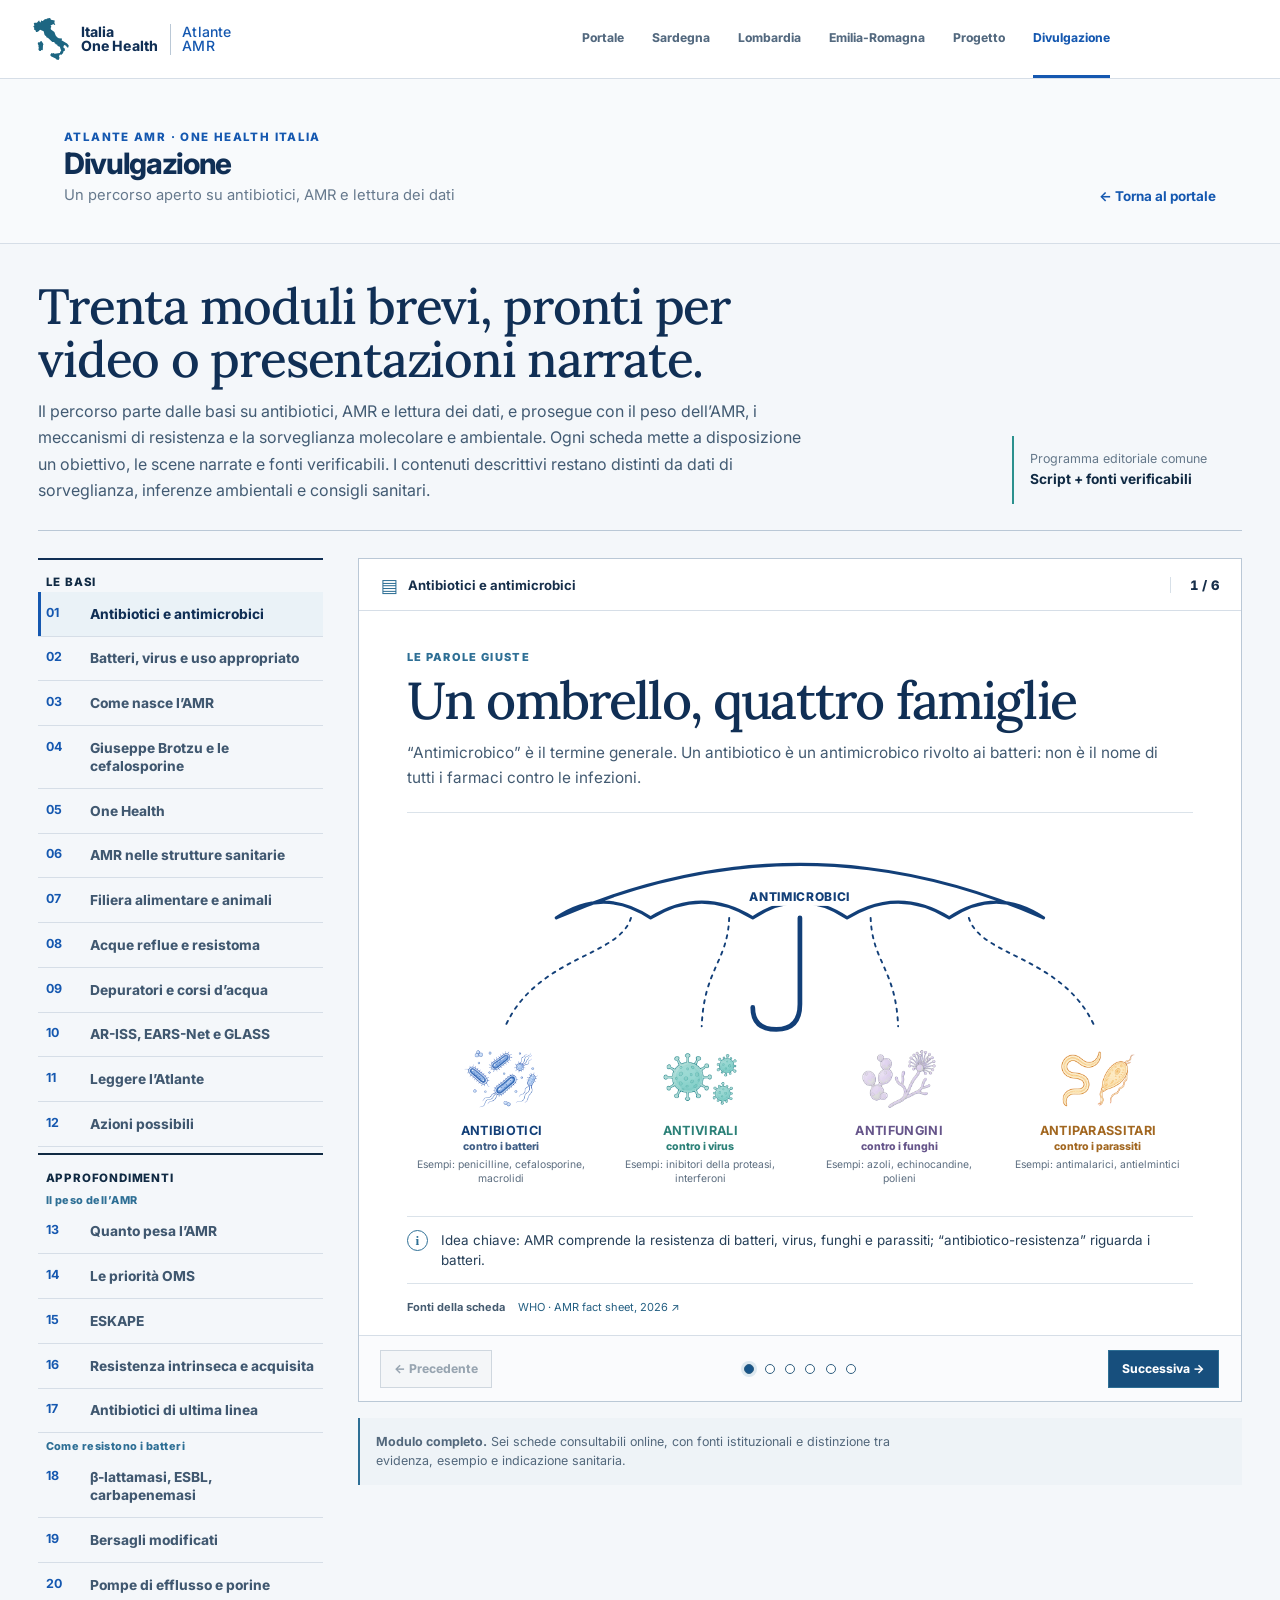
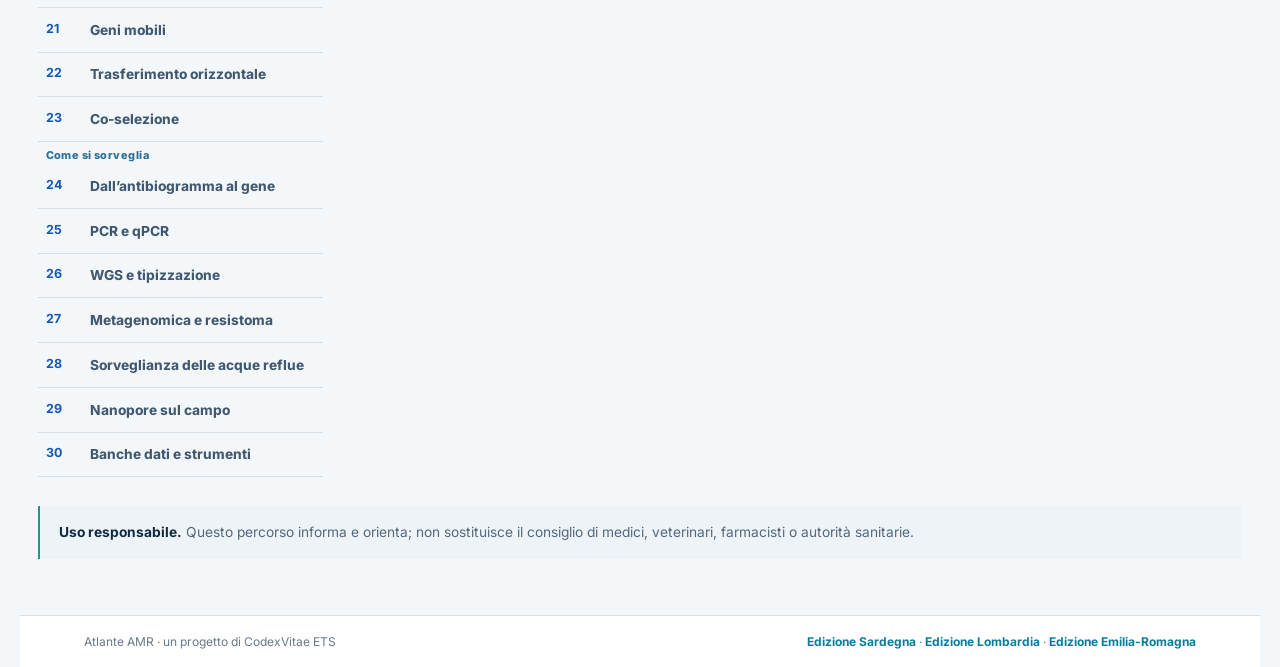
==== pillole.html @ 8ebcd947 "Host the thirty outreach modules on the national portal. Serve the pillole on pillole.html with the " ====
<!doctype html>
<html lang="it">
<head>
  <meta charset="utf-8">
  <meta name="viewport" content="width=device-width, initial-scale=1">
  <title>Divulgazione · Atlante AMR · One Health Italia</title>
  <meta name="description" content="Trenta moduli divulgativi sull’antimicrobico-resistenza: basi, peso dell’AMR, meccanismi di resistenza e sorveglianza. Un progetto di CodexVitae ETS.">
  <meta name="author" content="CodexVitae ETS">
  <link rel="canonical" href="https://atlanteamr.it/pillole.html">
  <meta property="og:type" content="website">
  <meta property="og:site_name" content="Atlante AMR">
  <meta property="og:title" content="Divulgazione · Atlante AMR">
  <meta property="og:description" content="Trenta moduli divulgativi sull’antimicrobico-resistenza. Un progetto di CodexVitae ETS.">
  <meta property="og:url" content="https://atlanteamr.it/pillole.html">
  <meta property="og:image" content="https://atlanteamr.it/public/hero/amr-kirby-bauer-hero.jpg">
  <meta property="og:locale" content="it_IT">
  <link rel="icon" href="data:,">
  <link rel="stylesheet" href="assets/styles.css">
  <link rel="stylesheet" href="assets/regional-base.css">
  <link rel="stylesheet" href="assets/national.css">
  <script defer src="assets/outreach-module-one.js"></script>
  <script defer src="assets/outreach-module-two.js"></script>
  <script defer src="assets/outreach-modules-three-twelve.js"></script>
  <script defer src="assets/outreach-modules-thirteen-thirty.js"></script>
  <script defer src="assets/dissemination.js"></script>
</head>
<body class="evidence-page outreach-page">
  <header class="global-site-header">
    <div class="global-header-inner">
      <a class="global-brand" href="./" aria-label="Atlante AMR · One Health Italia"><span class="brand-code brand-code-icon" style="--brand-icon:url('/public/brand/italia-mark.svg')" aria-hidden="true">ITA</span><span class="global-brand-name">Italia<br>One Health</span><span class="global-brand-divider" aria-hidden="true"></span><span class="global-brand-atlas">Atlante<br>AMR</span></a>
      <nav class="global-nav" aria-label="Navigazione principale"><a href="./">Portale</a><a data-edition="sardegna" href="https://sardegna.atlanteamr.it/">Sardegna</a><a data-edition="lombardia" href="https://lombardia.atlanteamr.it/">Lombardia</a><a data-edition="emilia-romagna" href="https://emilia-romagna.atlanteamr.it/">Emilia-Romagna</a><a href="./#progetto">Progetto</a><a class="active" href="pillole.html">Divulgazione</a></nav>
    </div>
  </header>
  <header class="site-header">
    <div>
      <p class="eyebrow">Atlante AMR · One Health Italia</p>
      <h1>Divulgazione</h1>
      <p class="subtitle">Un percorso aperto su antibiotici, AMR e lettura dei dati</p>
    </div>
    <a class="header-back" href="./">← Torna al portale</a>
  </header>
  <main class="outreach-shell">
    <section class="outreach-intro">
      <div>
        <h2>Trenta moduli brevi, pronti per video o presentazioni narrate.</h2>
        <p>Il percorso parte dalle basi su antibiotici, AMR e lettura dei dati, e prosegue con il peso dell’AMR, i meccanismi di resistenza e la sorveglianza molecolare e ambientale. Ogni scheda mette a disposizione un obiettivo, le scene narrate e fonti verificabili. I contenuti descrittivi restano distinti da dati di sorveglianza, inferenze ambientali e consigli sanitari.</p>
      </div>
      <p class="outreach-status">Programma editoriale comune<br><strong>Script + fonti verificabili</strong></p>
    </section>
    <section class="outreach-workspace" aria-label="Percorso divulgativo">
      <aside id="outreach-index" class="outreach-index" aria-label="Indice dei moduli"></aside>
      <article id="outreach-detail" class="outreach-detail" aria-live="polite"></article>
    </section>
    <section class="outreach-footnote"><strong>Uso responsabile.</strong> Questo percorso informa e orienta; non sostituisce il consiglio di medici, veterinari, farmacisti o autorità sanitarie.</section>
  </main>
  <footer class="national-footer">
    <span>Atlante AMR · un progetto di CodexVitae ETS</span>
    <span><a data-edition="sardegna" href="https://sardegna.atlanteamr.it/">Edizione Sardegna</a> · <a data-edition="lombardia" href="https://lombardia.atlanteamr.it/">Edizione Lombardia</a> · <a data-edition="emilia-romagna" href="https://emilia-romagna.atlanteamr.it/">Edizione Emilia-Romagna</a></span>
  </footer>
  <script src="assets/editions.js"></script>
  <script data-goatcounter="https://atlanteamr.goatcounter.com/count" async src="//gc.zgo.at/count.js"></script>
</body>
</html>
---- assets/styles.css ----
@import url('https://fonts.googleapis.com/css2?family=Inter:wght@400;500;600;700;800&family=Lora:wght@400;500;600;700&display=swap');
:root { color-scheme: light; font-family: Inter, ui-sans-serif, system-ui, sans-serif; }
* { box-sizing: border-box; }
body { margin: 0; color: #18302b; background: #f4f7f5; }
.site-header { display: flex; align-items: end; justify-content: space-between; gap: 1rem; padding: 1.25rem 1.5rem 1rem; background: #123b35; color: #f5fbf7; }
.eyebrow { margin: 0 0 .25rem; font-size: .72rem; letter-spacing: .12em; text-transform: uppercase; color: #abd5bf; }
h1 { margin: 0; font-size: clamp(1.8rem, 4vw, 2.8rem); line-height: 1; }
.subtitle { margin: .4rem 0 0; color: #c8e4d5; }
.status { padding: .45rem .7rem; border: 1px solid #528d73; border-radius: 999px; font-size: .78rem; white-space: nowrap; }
.site-nav { display: flex; gap: 1.35rem; align-items: center; padding: .65rem 1.5rem; background: #fff; border-bottom: 1px solid #d7e3dd; box-shadow: 0 2px 12px #17352c0b; }
.site-nav a { color: #46665c; text-decoration: none; font-size: .82rem; font-weight: 700; padding: .25rem 0; border-bottom: 2px solid transparent; }
.site-nav a:hover, .site-nav a.active { color: #123b35; border-bottom-color: #d2763b; }
main { max-width: 1500px; margin: 0 auto; padding: 0 1rem 1rem; }
.intro { padding: .8rem .25rem; color: #46665c; font-size: .9rem; }
.intro p { margin: 0; }
.atlas-grid { display: grid; grid-template-columns: 285px minmax(0, 1fr); gap: .8rem; }
#map { height: min(76vh, 780px); min-height: 520px; border: 1px solid #c9d8d0; border-radius: 14px; box-shadow: 0 14px 36px #17352c1f; }
.amr-panel { max-height: min(76vh, 780px); overflow: auto; padding: 1rem; border: 1px solid #d7e3dd; border-radius: 14px; background: #fff; box-shadow: 0 12px 32px #17352c12; }
.amr-panel h2 { margin: 0; color: #123b35; }
.amr-panel h3 { margin: 1.4rem 0 .5rem; font-size: .8rem; text-transform: uppercase; letter-spacing: .08em; color: #60776e; }
.panel-note { color: #60776e; font-size: .82rem; line-height: 1.4; }
.amr-panel label { display: block; margin: 1rem 0 .35rem; font-size: .8rem; font-weight: 600; }
.amr-panel select { width: 100%; padding: .5rem; border: 1px solid #b8cec3; border-radius: 6px; background: #f8fbf9; }
.amr-state { margin-top: 1rem; padding: .7rem .75rem; border-left: 3px solid #d2763b; border-radius: 0 8px 8px 0; background: #fff7ef; color: #4f3f2a; font-size: .8rem; line-height: 1.45; }
.dashboard-tools { display: flex; align-items: center; justify-content: space-between; gap: .5rem; margin-top: .65rem; }
.dashboard-tools button { border: 1px solid #9bb9aa; background: #fff; color: #1d6682; padding: .35rem .5rem; border-radius: 4px; cursor: pointer; font-size: .72rem; font-weight: 800; }
.dashboard-tools button:hover, .dashboard-tools button:focus-visible { border-color: #1d6682; background: #f2f8fb; }
#filter-status { color: #71877e; font-size: .7rem; text-align: right; }
.dashboard-metrics { display: grid; grid-template-columns: 1fr 1fr; gap: .55rem; margin-top: .7rem; }
.dashboard-metrics div { padding: .6rem .65rem; border-top: 2px solid #2f78b7; background: #f5fafc; }
.dashboard-metrics strong { display: block; color: #123b35; font-size: 1.15rem; }
.dashboard-metrics span { display: block; color: #60776e; font-size: .67rem; }
.filtered-evidence { margin-top: 1rem; padding-top: .75rem; border-top: 1px solid #d7e3dd; }
.filtered-heading { display: flex; justify-content: space-between; align-items: baseline; gap: .5rem; }
.filtered-heading h3 { margin: 0; }
#filtered-count { color: #71877e; font-size: .7rem; }
.filtered-row { display: flex; justify-content: space-between; gap: .5rem; padding: .55rem 0; border-bottom: 1px solid #e3ece7; color: #1d6682; text-decoration: none; }
.filtered-row:hover { background: #f5fafc; }
.filtered-row strong { display: block; color: #21443a; font-size: .75rem; }
.filtered-row small { display: block; margin-top: .14rem; color: #71877e; font-size: .67rem; line-height: 1.25; }
.filtered-row em { flex: 0 0 auto; color: #1d6682; font-size: .64rem; font-style: normal; font-weight: 800; text-align: right; }
.empty-filter, .more-filter { margin: .55rem 0; color: #71877e; font-size: .72rem; line-height: 1.35; }
.layer-hint { display: grid; gap: .45rem; }
.layer-hint p { margin: 0; }
.layer-hint button { width: 100%; border: 1px solid #65a4ce; border-radius: 4px; background: #0b3a6b; color: #dff6fb; padding: .48rem .55rem; cursor: pointer; font: inherit; font-size: .68rem; font-weight: 800; text-align: left; }
.layer-hint button:hover, .layer-hint button:focus-visible { background: #10487d; outline: 0; }
.layer-hint.compact { margin-top: .65rem; padding-top: .65rem; border-top: 1px solid #ffffff1f; }
.evidence-card { margin-top: .6rem; padding: .75rem; border: 1px solid #dbe7df; border-radius: 10px; background: linear-gradient(180deg, #ffffff 0%, #f7faf8 100%); font-size: .78rem; line-height: 1.45; box-shadow: 0 1px 0 #ffffff inset; }
.evidence-card strong { display: block; margin-bottom: .2rem; color: #123b35; font-size: .82rem; }
.evidence-card small { color: #657a71; }
.evidence-table { width: 100%; margin-top: .45rem; border-collapse: collapse; font-size: .7rem; }
.evidence-table th, .evidence-table td { padding: .18rem; text-align: left; border-bottom: 1px solid #dbe7df; }
.source-links { padding-left: 1.1rem; margin: 0; font-size: .85rem; line-height: 1.8; }
.literature-section { margin-top: 1rem; padding: 1.05rem; border: 1px solid #d7e3dd; border-radius: 14px; background: #fff; box-shadow: 0 12px 32px #17352c12; }
.literature-section h2 { margin: 0; font-size: 1.05rem; color: #123b35; letter-spacing: -.01em; }
.literature-section p { margin: .35rem 0 .9rem; max-width: 880px; color: #60776e; font-size: .87rem; line-height: 1.45; }
.table-wrap { max-height: 360px; overflow: auto; border: 1px solid #dbe7df; border-radius: 10px; background: #fff; scrollbar-gutter: stable; scrollbar-width: auto; scrollbar-color: #3d6f8c #e4edf3; }
.table-wrap::-webkit-scrollbar { width: 14px; height: 14px; }
.table-wrap::-webkit-scrollbar-track { background: #e4edf3; }
.table-wrap::-webkit-scrollbar-thumb { background: #3d6f8c; border-radius: 8px; border: 2px solid #e4edf3; }
.evidence-page .table-wrap { max-height: none; overflow-x: auto; overflow-y: visible; }
.literature-table { width: 100%; border-collapse: separate; border-spacing: 0; font-size: .78rem; background: #fff; }
.literature-table th, .literature-table td { padding: .55rem .65rem; text-align: left; vertical-align: top; border-bottom: 1px solid #e7efe9; }
.literature-table th { position: sticky; top: 0; background: #f1f6f3; color: #31574e; font-size: .68rem; text-transform: uppercase; letter-spacing: .06em; font-weight: 700; }
.literature-table tbody tr:hover { background: #f8fbf9; }
.literature-table a { color: #1d6682; font-weight: 700; text-decoration: none; }
.table-action, .inline-action { display: inline-block; margin-top: .35rem; color: #1d6682; font-weight: 800; text-decoration: none; }
.literature-table th:last-child, .literature-table td:last-child { white-space: nowrap; }
.evidence-card#literature-card { border: 0; padding-left: 0; padding-right: 0; background: transparent; box-shadow: none; }
.evidence-page { background: #f5f8f7; }
.header-back { color: #e8f5ee; font-weight: 700; text-decoration: none; font-size: .84rem; }
.evidence-shell { max-width: 1220px; margin: 0 auto; padding: 2rem 1.25rem 3rem; }
.back-link { display: inline-block; color: #1d6682; font-size: .82rem; font-weight: 800; text-decoration: none; margin-bottom: 1.3rem; }
.evidence-heading { display: flex; justify-content: space-between; gap: 2rem; align-items: end; padding-bottom: 1.55rem; border-bottom: 1px solid #cfded7; }
.section-kicker { margin: 0 0 .45rem; color: #c16f24; font-size: .68rem; font-weight: 800; letter-spacing: .14em; }
.evidence-heading h2 { max-width: 820px; margin: 0; color: #123b35; font-size: clamp(1.8rem, 4vw, 3.1rem); letter-spacing: -.035em; line-height: 1.06; }
.evidence-subtitle { margin: .65rem 0 0; color: #60776e; font-size: 1rem; }
.tag-list { display: flex; flex-wrap: wrap; justify-content: flex-end; gap: .4rem; }
.tag-list span { padding: .35rem .55rem; border: 1px solid #cbded4; color: #31574e; background: #fff; border-radius: 4px; font-size: .72rem; font-weight: 700; }
.evidence-layout { display: grid; grid-template-columns: minmax(0, 1fr) 285px; gap: 2.4rem; padding-top: 1.8rem; }
.evidence-article { min-width: 0; }
.evidence-article section { padding: 0 0 1.6rem; margin-bottom: 1.55rem; border-bottom: 1px solid #d7e3dd; }
.evidence-article h3, .directory-layout h3 { margin: 0 0 .7rem; color: #123b35; font-size: 1.05rem; }
.evidence-article p { max-width: 780px; margin: .45rem 0; color: #46665c; line-height: 1.65; }
.callout { padding: .8rem 1rem; border-left: 3px solid #d2763b; background: #fffaf4; color: #4f3f2a !important; }
.fact-list { margin: 0; display: grid; gap: .7rem; }
.fact-list div { display: grid; grid-template-columns: 150px 1fr; gap: 1rem; padding-bottom: .55rem; border-bottom: 1px solid #e3ece7; }
.fact-list dt { color: #71877e; font-size: .72rem; text-transform: uppercase; letter-spacing: .06em; font-weight: 800; }
.fact-list dd { margin: 0; color: #21443a; font-size: .88rem; }
.evidence-rail { display: flex; flex-direction: column; gap: .85rem; }
.source-box { padding: 1rem; border-top: 3px solid #2f78b7; background: #fff; box-shadow: 0 8px 20px #17352c0d; }
.source-box h3 { margin: 0 0 .65rem; color: #123b35; font-size: .82rem; text-transform: uppercase; letter-spacing: .07em; }
.source-box p { margin: .35rem 0; color: #60776e; font-size: .82rem; line-height: 1.45; }
.source-link { display: inline-block; margin-top: .55rem; color: #1d6682; font-size: .82rem; font-weight: 800; text-decoration: none; }
.button-link { display: inline-block; margin-top: .65rem; padding: .5rem .75rem; border: 1px solid #2f78b7; color: #1d6682; font-size: .78rem; font-weight: 800; text-decoration: none; background: #f7fbfd; }
.metric-grid { display: grid; grid-template-columns: repeat(3, minmax(0, 1fr)); gap: .7rem; }
.metric-grid div { padding: .9rem; background: #fff; border-top: 3px solid #2f78b7; }
.metric-grid strong { display: block; color: #123b35; font-size: 1.45rem; }
.metric-grid span { display: block; margin-top: .2rem; color: #60776e; font-size: .75rem; line-height: 1.3; }
.result-table-wrap { overflow: auto; background: #fff; border: 1px solid #d7e3dd; }
.result-table { width: 100%; border-collapse: collapse; font-size: .78rem; }
.result-table th, .result-table td { padding: .55rem .65rem; text-align: left; border-bottom: 1px solid #e2ece7; }
.result-table th { background: #eef5f2; color: #31574e; font-size: .68rem; text-transform: uppercase; letter-spacing: .05em; }
.directory-layout { display: grid; grid-template-columns: 1fr 1fr; gap: 2rem; padding-top: 1.8rem; }
.directory-list { display: flex; flex-direction: column; border-top: 1px solid #cfded7; }
.directory-row { display: flex; justify-content: space-between; gap: 1rem; padding: .9rem .15rem; border-bottom: 1px solid #d7e3dd; color: #1d6682; text-decoration: none; }
.directory-row strong { display: block; color: #123b35; font-size: .86rem; line-height: 1.3; }
.directory-row small { display: block; margin-top: .25rem; color: #71877e; font-size: .74rem; }
.directory-row > span:last-child { flex: 0 0 auto; font-size: .74rem; font-weight: 800; }
.loading-state, .empty-state { padding: 3rem 0; color: #60776e; }
.method-shell { max-width: 1180px; }
.method-grid { display: grid; grid-template-columns: repeat(4, minmax(0, 1fr)); gap: .85rem; padding: 1.4rem 0 1rem; }
.method-grid article { padding: 1rem; border-top: 3px solid #2f78b7; background: #fff; box-shadow: 0 8px 20px #17352c0d; }
.method-grid h3, .method-section h3 { margin: 0 0 .65rem; color: #123b35; font-size: .95rem; }
.method-grid p, .method-section p { margin: 0; color: #46665c; font-size: .88rem; line-height: 1.62; }
.method-section { padding: 1.2rem 0; border-top: 1px solid #d7e3dd; }
.method-section.two-col { display: grid; grid-template-columns: 1fr 1fr; gap: 2rem; }
.method-table-wrap { overflow: auto; border: 1px solid #d7e3dd; background: #fff; }
.method-section code { padding: .08rem .25rem; background: #eef5f2; color: #123b35; border-radius: 3px; }
.method-section-heading { max-width: 760px; }
.method-section-heading h3 { margin: .2rem 0 .45rem; font-size: 1.08rem; color: #123b35; }
.efsa-method { border-top: 1px solid #cbded7; }
.threshold-scale { display: grid; grid-template-columns: repeat(8, minmax(0, 1fr)); gap: .25rem; margin: 1rem 0; }
.threshold-scale span { min-height: 64px; padding: .6rem .45rem; display: flex; flex-direction: column; justify-content: center; gap: .25rem; color: #082f2c; font-size: .72rem; font-weight: 850; line-height: 1.15; text-transform: uppercase; background: linear-gradient(180deg, #eef8f2, #c8ead5); border: 1px solid #d7e3dd; }
.threshold-scale span:nth-child(2) { background: #edf8ef; }
.threshold-scale span:nth-child(3) { background: #d9f0d3; }
.threshold-scale span:nth-child(4) { background: #b7e3b1; }
.threshold-scale span:nth-child(5) { background: #fee08b; }
.threshold-scale span:nth-child(6) { background: #fdae61; }
.threshold-scale span:nth-child(7) { background: #f46d43; color: #fff; }
.threshold-scale span:nth-child(8) { background: #a50026; color: #fff; }
.threshold-scale small { font-size: .68rem; font-weight: 650; text-transform: none; opacity: .82; }
.threshold-scale .threshold-muted { background: #eef2f3; color: #61736f; }
.method-note-grid { display: grid; grid-template-columns: repeat(3, minmax(0, 1fr)); gap: .85rem; margin-top: .85rem; }
.method-note-grid article { padding: .9rem; background: #fff; border-left: 3px solid #2f78b7; box-shadow: 0 8px 20px #17352c0d; }
.method-note-grid h4 { margin: 0 0 .45rem; color: #123b35; font-size: .86rem; }
.method-links { margin-top: .9rem !important; font-size: .8rem !important; }
.method-links a { color: #087d9c; font-weight: 750; text-decoration: none; }
.method-links a:hover { text-decoration: underline; }
.glass-method { border-top-color: #d3dfec; }
.glass-grid article { border-left-color: #315f9e; }
.glass-indicators { display: grid; grid-template-columns: repeat(3, minmax(0, 1fr)); gap: .85rem; margin-top: .9rem; }
.glass-indicators span { padding: .9rem; background: #f6f9fd; border: 1px solid #d8e4f0; color: #46657f; font-size: .8rem; line-height: 1.48; }
.glass-indicators strong { color: #143b60; font-size: .78rem; letter-spacing: .05em; text-transform: uppercase; }
@media (max-width: 900px) { .atlas-grid { grid-template-columns: 1fr; } .amr-panel { order: 2; } #map { order: 1; } }
footer { display: flex; justify-content: space-between; gap: 1rem; padding: .75rem .25rem; color: #60776e; font-size: .75rem; }
.leaflet-control-layers, .leaflet-popup-content-wrapper { border-radius: 10px; }
.leaflet-control-layers { border: 1px solid #d7e3dd !important; box-shadow: 0 8px 24px #17352c24 !important; font-size: .78rem; }
.leaflet-control-layers label { line-height: 1.35; margin: .18rem 0; }
.layer-group-label { font-weight: 400; color: #244f68; }
.layer-swatch { display: inline-block; width: .62rem; height: .62rem; margin: 0 .35rem 0 .1rem; border-radius: 999px; vertical-align: -1px; box-shadow: 0 0 0 1px #ffffff, 0 0 0 2px #0000001f; }
@media (max-width: 700px) { .site-header, footer { align-items: flex-start; flex-direction: column; } #map { min-height: 470px; } }
@media (max-width: 760px) { .site-nav { gap: .85rem; padding-inline: 1rem; overflow-x: auto; } .site-header { padding-inline: 1rem; } .evidence-heading { display: block; } .tag-list { justify-content: flex-start; margin-top: 1rem; } .evidence-layout, .directory-layout { grid-template-columns: 1fr; gap: 1.2rem; } .fact-list div { grid-template-columns: 1fr; gap: .2rem; } .metric-grid { grid-template-columns: 1fr; } .evidence-shell { padding-inline: 1rem; } }

/* Public atlas dashboard: scoped so evidence pages keep their editorial layout. */
body.atlas-dashboard { min-height: 100vh; background: #edf2f7; color: #15314f; }
.atlas-dashboard .dashboard-shell { min-height: 100vh; display: grid; grid-template-columns: 292px minmax(0, 1fr); }
.atlas-dashboard .dashboard-sidebar { position: sticky; top: 0; height: 100vh; overflow: hidden; display: flex; flex-direction: column; background: #062c56; color: #f4f9ff; box-shadow: 12px 0 32px #07213a1f; z-index: 20; }
.atlas-brand { display: flex; align-items: center; gap: .85rem; min-height: 104px; padding: 1.55rem 1.65rem 1.25rem; color: #fff; text-decoration: none; border-bottom: 1px solid #ffffff20; }
.atlas-brand strong { display: block; font-size: 1.02rem; line-height: 1.04; letter-spacing: -.025em; }
.atlas-brand small { display: block; margin-top: .26rem; color: #82d9e6; font-size: .7rem; letter-spacing: .12em; font-weight: 800; text-transform: uppercase; }
.brand-mark { width: 33px; height: 45px; display: grid; grid-template-columns: repeat(3, 1fr); grid-auto-rows: 8px; gap: 3px; transform: rotate(8deg); }
.brand-mark i { display: block; border-radius: 2px; background: #49c8db; }
.brand-mark i:nth-child(1), .brand-mark i:nth-child(3), .brand-mark i:nth-child(7) { opacity: .35; }
.brand-mark i:nth-child(2) { grid-column: 2 / 4; }.brand-mark i:nth-child(4) { grid-column: 1 / 3; }.brand-mark i:nth-child(5) { grid-column: 2 / 4; }.brand-mark i:nth-child(6) { grid-column: 1 / 3; }
.sidebar-scroll { overflow: auto; padding: 1.6rem 1.35rem 2rem; scrollbar-color: #4b769c #062c56; }
.sidebar-kicker, .atlas-dashboard .rail-kicker { margin: 0 0 .7rem; color: #5bd3e3; font-size: .66rem; font-weight: 800; letter-spacing: .16em; text-transform: uppercase; }
.atlas-dashboard .panel-note { margin: 0 0 1.25rem; color: #b5c9df; font-size: .76rem; line-height: 1.48; }
.atlas-dashboard .dashboard-sidebar label { display: block; color: #e7f1fb; margin: 1.05rem 0 .42rem; font-size: .72rem; font-weight: 750; }
.atlas-dashboard .dashboard-sidebar select { appearance: none; width: 100%; min-height: 40px; border: 1px solid #6d9bbf; border-radius: 5px; background: #0b3a6b; color: #f3f8ff; padding: .55rem .65rem; font-size: .78rem; font-family: inherit; }
.atlas-dashboard .dashboard-sidebar select:focus-visible { outline: 2px solid #55d0df; outline-offset: 2px; }
.atlas-dashboard .dashboard-sidebar option { color: #15314f; background: #fff; }
.atlas-dashboard .amr-panel { max-height: none; overflow: visible; padding: 0; border: 0; border-radius: 0; background: transparent; box-shadow: none; color: #f3f8ff; }
.atlas-dashboard .amr-panel h2 { display: none; }
.atlas-dashboard .amr-panel h3 { color: #91b6d5; font-size: .67rem; letter-spacing: .13em; }
.atlas-dashboard .amr-panel label { color: #e7f1fb; margin: 1.05rem 0 .42rem; font-size: .72rem; font-weight: 750; }
.atlas-dashboard .amr-panel select { appearance: none; min-height: 40px; border: 1px solid #6d9bbf; border-radius: 5px; background: #0b3a6b; color: #f3f8ff; padding: .55rem .65rem; font-size: .78rem; }
.atlas-dashboard .amr-panel option { color: #15314f; background: #fff; }
.atlas-dashboard .amr-state { margin-top: .85rem; border-left: 2px solid #4dc6d9; border-radius: 0; background: #0a3968; color: #d9ebfb; font-size: .73rem; }
.atlas-dashboard .dashboard-tools { margin-top: .7rem; align-items: flex-start; }
.atlas-dashboard .dashboard-tools button { border-color: #65a4ce; border-radius: 4px; background: transparent; color: #dff6fb; }
.atlas-dashboard .dashboard-tools button:hover { background: #0b3a6b; }
.atlas-dashboard #filter-status { color: #9ebbd6; font-size: .64rem; }
.atlas-dashboard .dashboard-metrics { gap: .4rem; margin-top: .9rem; }
.atlas-dashboard .dashboard-metrics div { padding: .62rem; border-top: 2px solid #55d0df; background: #0b3a6b; }
.atlas-dashboard .dashboard-metrics strong { color: #fff; font-size: 1.12rem; }.atlas-dashboard .dashboard-metrics span { color: #b9cce0; font-size: .64rem; }
.atlas-dashboard .time-profile { margin-top: 1rem; padding-top: .85rem; border-top: 1px solid #ffffff1f; }
.atlas-dashboard .filtered-heading { color: #d8eafa; }.atlas-dashboard #filtered-count, .atlas-dashboard .time-profile .filtered-heading span { color: #8eb3d4; font-size: .66rem; }
.time-distribution { display: grid; gap: .42rem; margin-top: .6rem; }
.time-row { display: grid; grid-template-columns: 62px minmax(0, 1fr) 16px; gap: .42rem; align-items: center; color: #b9cde0; font-size: .63rem; }
.time-row i { display: block; height: 6px; overflow: hidden; background: #1b4c79; border-radius: 10px; }.time-row b { display: block; height: 100%; min-width: 2px; background: #4bc9d9; border-radius: inherit; }.time-row strong { color: #e5f7fa; font-size: .65rem; text-align: right; }
.atlas-dashboard .filtered-evidence { margin-top: 1rem; border-color: #ffffff1f; }.atlas-dashboard .filtered-row { width: 100%; align-items: flex-start; padding: .58rem 0; border: 0; border-bottom: 1px solid #ffffff16; background: transparent; color: inherit; cursor: pointer; text-align: left; font-family: inherit; }.atlas-dashboard .filtered-row:hover { background: #0b3a6b; }.atlas-dashboard .filtered-row strong { color: #eef8ff; }.atlas-dashboard .filtered-row small { color: #9cb9d3; }.atlas-dashboard .filtered-row em { color: #67d1df; }
.atlas-dashboard .empty-filter, .atlas-dashboard .more-filter { color: #a9c0d7; }.atlas-dashboard .evidence-card { border-color: #ffffff1e; border-radius: 5px; background: #0b3a6b; box-shadow: none; color: #dceaf7; }.atlas-dashboard .evidence-card strong { color: #fff; }.atlas-dashboard .evidence-card small { color: #b7cae0; }.atlas-dashboard .evidence-table th, .atlas-dashboard .evidence-table td { border-color: #ffffff1d; }.atlas-dashboard .source-links { color: #dceafa; }.atlas-dashboard .source-links a { color: #74d7e3; }
.atlas-dashboard .dashboard-workspace { min-width: 0; }.atlas-dashboard .workspace-topbar { height: 65px; display: flex; align-items: center; justify-content: space-between; gap: 1rem; padding: 0 2.15rem; background: #fff; border-bottom: 1px solid #dbe5ef; }.atlas-dashboard .workspace-nav { display: flex; gap: 1.55rem; height: 100%; align-items: center; }.atlas-dashboard .workspace-nav a { height: 100%; display: flex; align-items: center; border-bottom: 3px solid transparent; color: #5a7189; text-decoration: none; font-size: .78rem; font-weight: 750; }.atlas-dashboard .workspace-nav a.active, .atlas-dashboard .workspace-nav a:hover { color: #0c5078; border-bottom-color: #46bfd0; }.atlas-dashboard .status { border-color: #c9dce9; color: #48657f; background: #f8fbfd; }
.atlas-dashboard .workspace-main { max-width: none; margin: 0; padding: 2rem 2.15rem 1.2rem; }.atlas-dashboard .intro { display: flex; justify-content: space-between; align-items: end; gap: 2rem; padding: 0 0 1.5rem; }.atlas-dashboard .intro h1 { color: #10375c; font-size: clamp(1.85rem, 3vw, 2.65rem); letter-spacing: -.04em; }.atlas-dashboard .intro > p:last-child { max-width: 500px; margin: 0; color: #667f96; font-size: .83rem; line-height: 1.55; }.atlas-dashboard .section-kicker { color: #1595aa; }
.atlas-dashboard .overview-strip { display: grid; grid-template-columns: repeat(5, minmax(0, 1fr)); gap: .65rem; margin: 0 0 1rem; }
.atlas-dashboard .overview-strip div { padding: .85rem .9rem; border: 1px solid #d5e1eb; border-radius: 8px; background: #fff; box-shadow: 0 10px 24px #183a5a0a; }
.atlas-dashboard .overview-strip strong { display: block; color: #10375c; font-size: 1.28rem; line-height: 1; }
.atlas-dashboard .overview-strip span { display: block; margin-top: .35rem; color: #667f96; font-size: .68rem; font-weight: 800; letter-spacing: .04em; text-transform: uppercase; }
.atlas-dashboard .atlas-grid { display: grid; grid-template-columns: minmax(0, 1fr) 285px; gap: 1rem; }.atlas-dashboard .map-stage { min-width: 0; overflow: hidden; border: 1px solid #d5e1eb; border-radius: 8px; background: #fff; box-shadow: 0 14px 32px #183a5a10; }.atlas-dashboard #map { height: min(65vh, 650px); min-height: 520px; border: 0; border-radius: 0; box-shadow: none; }.atlas-dashboard .results-rail { padding: 1.25rem; background: #fff; border: 1px solid #d5e1eb; border-radius: 8px; box-shadow: 0 14px 32px #183a5a0d; }.atlas-dashboard .results-rail h2 { margin: 0 0 .85rem; color: #133b60; font-size: .96rem; }.selected-evidence { color: #617a91; font-size: .78rem; line-height: 1.55; }.selected-evidence p { margin: 0 0 .85rem; }.selected-evidence h3 { margin: 0 0 .45rem; color: #174a70; font-size: .88rem; }.selected-evidence dl { display: grid; gap: .5rem; margin: .9rem 0 0; }.selected-evidence dl div { padding-top: .5rem; border-top: 1px solid #e5edf3; }.selected-evidence dt { color: #7890a5; font-size: .63rem; font-weight: 800; letter-spacing: .07em; text-transform: uppercase; }.selected-evidence dd { margin: .14rem 0 0; color: #345a78; font-size: .72rem; }.rail-link { display: inline-flex; gap: .5rem; align-items: center; margin-top: 1rem; color: #087d9c; font-size: .75rem; font-weight: 800; text-decoration: none; }.rail-link span { font-size: 1rem; }
.atlas-dashboard .temporal-strip { display: flex; justify-content: space-between; gap: 2rem; align-items: end; margin-top: 1rem; padding: 1.25rem 1.4rem; background: #e8f4f7; border-left: 3px solid #48c0d0; }.atlas-dashboard .temporal-strip h2 { margin: 0; color: #153e62; font-size: 1rem; }.atlas-dashboard .temporal-strip p:last-child { max-width: 500px; margin: 0; color: #638096; font-size: .76rem; line-height: 1.45; }
.atlas-dashboard .data-digest { margin-top: 1rem; padding: 1.25rem 1.4rem; border: 1px solid #d5e1eb; border-radius: 8px; background: #fff; box-shadow: 0 10px 28px #183a5a0b; }
.atlas-dashboard .data-digest-heading { display: flex; align-items: end; justify-content: space-between; gap: 1rem; padding-bottom: .85rem; border-bottom: 1px solid #e2ebf2; }
.atlas-dashboard .data-digest-heading h2 { margin: 0; color: #143b60; font-size: 1rem; letter-spacing: -.01em; }
.atlas-dashboard .data-digest-heading a { color: #087d9c; font-size: .74rem; font-weight: 800; text-decoration: none; }
.atlas-dashboard .digest-grid { display: grid; grid-template-columns: minmax(0, 1.35fr) minmax(280px, .65fr); gap: 1rem; padding-top: 1rem; }
.atlas-dashboard .digest-group { min-width: 0; }
.atlas-dashboard .digest-group h3 { margin: 0 0 .6rem; color: #6a8197; font-size: .68rem; font-weight: 850; letter-spacing: .11em; text-transform: uppercase; }
.atlas-dashboard .data-digest .evidence-card { margin-top: .5rem; border: 1px solid #e0e8ef; border-radius: 6px; background: #f9fbfd; color: #385b78; box-shadow: none; }
.atlas-dashboard .data-digest .evidence-card strong { color: #143b60; font-size: .8rem; }
.atlas-dashboard .data-digest .evidence-card small { color: #657e95; }
.atlas-dashboard .data-digest .evidence-table th, .atlas-dashboard .data-digest .evidence-table td { border-color: #dfe8ef; }
.atlas-dashboard .source-panel { margin-top: .9rem; border-top: 1px solid #e2ebf2; color: #4c6a84; }
.atlas-dashboard .source-panel summary { padding-top: .85rem; cursor: pointer; color: #143b60; font-size: .78rem; font-weight: 850; }
.atlas-dashboard .source-panel .source-links { columns: 2; column-gap: 2rem; margin-top: .65rem; color: #4d6b85; font-size: .78rem; }
.atlas-dashboard .source-panel .source-links a { color: #087d9c; }
.atlas-dashboard .benchmark-links { margin-top: .9rem; padding: .85rem; border: 1px solid #d8e7ee; border-radius: 6px; background: #f6fbfd; font-size: .76rem; line-height: 1.5; }
.atlas-dashboard .benchmark-links strong { display: block; color: #143b60; font-size: .74rem; letter-spacing: .08em; text-transform: uppercase; }
.atlas-dashboard .benchmark-links p { margin: .3rem 0 .55rem; color: #5e778d; }
.atlas-dashboard .benchmark-links a { display: inline-flex; margin: 0 .75rem .25rem 0; color: #087d9c; font-weight: 800; text-decoration: none; }
.atlas-dashboard .benchmark-links a:hover { text-decoration: underline; }
.atlas-dashboard .literature-section { margin-top: 1rem; border-radius: 8px; border-color: #d5e1eb; box-shadow: 0 10px 28px #183a5a0b; }.atlas-dashboard .literature-section h2 { color: #143b60; }.atlas-dashboard .literature-section p { color: #617a91; }.atlas-dashboard .table-wrap { border-color: #d9e4ed; }.atlas-dashboard footer { color: #607890; }
.atlas-dashboard .leaflet-control-layers { max-height: calc(100vh - 180px); overflow: auto; border-radius: 6px; border-color: #cddbe6 !important; }.atlas-dashboard .leaflet-popup-content-wrapper { border-radius: 6px; }
@media (max-width: 1120px) { .atlas-dashboard .atlas-grid { grid-template-columns: minmax(0, 1fr) 230px; }.atlas-dashboard .workspace-main { padding-inline: 1.35rem; }.atlas-dashboard .workspace-topbar { padding-inline: 1.35rem; } }
@media (max-width: 1120px) { .atlas-dashboard .digest-grid { grid-template-columns: 1fr; }.atlas-dashboard .source-panel .source-links { columns: 1; }.atlas-dashboard .overview-strip { grid-template-columns: repeat(3, minmax(0, 1fr)); }.method-grid { grid-template-columns: repeat(2, minmax(0, 1fr)); }.threshold-scale { grid-template-columns: repeat(4, minmax(0, 1fr)); }.method-note-grid, .glass-indicators { grid-template-columns: 1fr; } }
@media (max-width: 880px) { .atlas-dashboard .dashboard-shell { display: block; }.atlas-dashboard .dashboard-sidebar { position: static; width: auto; height: auto; }.atlas-brand { min-height: 82px; }.sidebar-scroll { max-height: 460px; }.atlas-dashboard .atlas-grid { grid-template-columns: 1fr; }.atlas-dashboard .results-rail { min-height: 180px; }.atlas-dashboard #map { height: 550px; }.atlas-dashboard .intro, .atlas-dashboard .temporal-strip, .atlas-dashboard .data-digest-heading { align-items: flex-start; flex-direction: column; gap: .7rem; }.atlas-dashboard .overview-strip, .method-grid, .method-section.two-col { grid-template-columns: 1fr; }.atlas-dashboard .workspace-main { padding: 1.25rem 1rem; }.atlas-dashboard .workspace-topbar { padding-inline: 1rem; }.atlas-dashboard .workspace-nav { gap: .8rem; overflow-x: auto; }.atlas-dashboard .workspace-nav a { font-size: .7rem; } }

/* Outreach pathway: restrained scientific editorial system. */
.outreach-page { background: #f7f8fa; color: #172b43; }
.outreach-page .site-header { background: #102a43; }
.outreach-page .site-nav { box-shadow: none; border-bottom-color: #d9e0e7; }
.outreach-page .site-nav a { color: #526579; }
.outreach-page .site-nav a:hover, .outreach-page .site-nav a.active { color: #102a43; border-bottom-color: #2e6f95; }
.outreach-shell { max-width: 1220px; margin: 0 auto; padding: 2rem 1.25rem 3rem; }
.outreach-intro { display: grid; grid-template-columns: minmax(0, 1fr) 230px; align-items: end; gap: 2rem; padding-bottom: 1.65rem; border-bottom: 1px solid #cfd8e2; }
.outreach-intro h2 { max-width: 820px; margin: 0; color: #102a43; font-family: Georgia, Cambria, serif; font-size: clamp(1.8rem, 4vw, 3.1rem); font-weight: 600; line-height: 1.08; letter-spacing: -.025em; }
.outreach-intro p { max-width: 780px; margin: .7rem 0 0; color: #53687c; line-height: 1.65; }
.outreach-intro .outreach-status { margin: 0; padding: .85rem 0 .85rem 1rem; border-left: 2px solid #2e6f95; color: #65788a; font-size: .78rem; line-height: 1.55; }
.outreach-status strong { color: #102a43; font-size: .86rem; }
.outreach-workspace { display: grid; grid-template-columns: 285px minmax(0, 1fr); gap: 2.15rem; padding-top: 1.7rem; }
.outreach-index { align-self: start; border-top: 2px solid #102a43; }
.outreach-index-row { display: grid; grid-template-columns: 34px minmax(0, 1fr); width: 100%; gap: .65rem; padding: .8rem .45rem; border: 0; border-bottom: 1px solid #d6dee7; color: #405870; background: transparent; text-align: left; font: inherit; cursor: pointer; }
.outreach-index-row:hover { color: #102a43; background: #edf2f6; }
.outreach-index-row.is-active { color: #102a43; background: #e8f0f5; box-shadow: inset 3px 0 #2e6f95; }
.outreach-index-row strong { color: #2e6f95; font-size: .78rem; letter-spacing: .04em; }
.outreach-index-row span { font-size: .86rem; font-weight: 750; line-height: 1.32; }
.outreach-detail { min-width: 0; padding: 1.8rem 2rem 1.4rem; border: 1px solid #d1dbe5; background: #fff; box-shadow: none; }
.outreach-progress { display: grid; grid-template-columns: auto minmax(120px, 230px); justify-content: end; align-items: center; gap: 1rem; color: #2e6f95; font-size: .78rem; font-weight: 800; }
.outreach-progress i { height: 4px; overflow: hidden; background: #e0e7ee; border-radius: 99px; }
.outreach-progress b { display: block; height: 100%; background: #2e6f95; border-radius: inherit; transition: width .18s ease; }
.outreach-number { margin: 1.6rem 0 .45rem; color: #2e6f95; font-size: .69rem; font-weight: 800; letter-spacing: .13em; }
.outreach-detail h2 { max-width: 770px; margin: 0; color: #102a43; font-family: Georgia, Cambria, serif; font-size: clamp(2rem, 4vw, 3.45rem); font-weight: 600; line-height: 1.05; letter-spacing: -.03em; }
.outreach-summary { max-width: 720px; margin: .9rem 0 1.65rem; color: #53687c; font-size: 1.03rem; line-height: 1.65; }
.outreach-detail-grid { display: grid; grid-template-columns: 1fr 1.18fr; border-top: 1px solid #d6dee7; }
.outreach-detail-grid section { min-height: 145px; padding: 1.15rem 1.1rem 1.15rem 0; border-bottom: 1px solid #d6dee7; }
.outreach-detail-grid section:nth-child(even) { padding-left: 1.4rem; border-left: 1px solid #d6dee7; }
.outreach-detail-grid section:last-child { grid-column: 1 / -1; }
.outreach-detail-grid h3 { margin: 0 0 .55rem; color: #2e6f95; font-size: .8rem; }
.outreach-detail-grid p, .outreach-detail-grid li { margin: 0; color: #53687c; font-size: .9rem; line-height: 1.55; }
.outreach-detail-grid ol, .outreach-detail-grid ul { margin: 0; padding-left: 1.1rem; }
.outreach-detail-grid a { color: #1d6682; font-weight: 750; text-decoration: none; }
.outreach-detail-grid a:hover { text-decoration: underline; }
.outreach-format { margin: 1.35rem 0 .35rem; color: #102a43; font-size: .78rem; font-weight: 800; }
.outreach-page .inline-action { margin-top: .55rem; padding: .62rem .82rem; border: 1px solid #2e6f95; color: #174d6a; font-size: .83rem; letter-spacing: .01em; }
.outreach-page .inline-action:hover { background: #edf4f8; }
.outreach-note { margin: 0; color: #65788a; font-size: .8rem; line-height: 1.55; }
.outreach-footnote { margin-top: 1.8rem; padding: 1rem 1.15rem; border-left: 2px solid #2e6f95; background: #eef3f7; color: #53687c; font-size: .86rem; line-height: 1.55; }
.outreach-footnote strong { color: #102a43; }
@media (max-width: 760px) { .outreach-shell { padding: 1.25rem 1rem 2rem; } .outreach-intro, .outreach-workspace { grid-template-columns: 1fr; gap: 1.15rem; } .outreach-intro .outreach-status { padding-top: .75rem; } .outreach-index { display: grid; grid-template-columns: repeat(2, minmax(0, 1fr)); } .outreach-index-row { grid-template-columns: 28px minmax(0, 1fr); padding: .7rem .35rem; } .outreach-index-row span { font-size: .75rem; } .outreach-detail { padding: 1.3rem 1rem; } .outreach-progress { grid-template-columns: auto 1fr; justify-content: stretch; } .outreach-detail-grid { grid-template-columns: 1fr; } .outreach-detail-grid section:nth-child(even) { padding-left: 0; border-left: 0; } }
@media (max-width: 430px) { .outreach-index { grid-template-columns: 1fr; } .outreach-detail h2 { font-size: 2rem; } }
/* Embedded scientific outreach module. */
.outreach-detail.has-embedded-deck { padding: 0; border: 0; background: transparent; }
.embedded-deck { overflow: hidden; border: 1px solid #cbd6e1; background: #fff; outline: none; }
.embedded-deck:focus-visible { box-shadow: 0 0 0 3px #2e6f9533; }
.embedded-deck-head { display: flex; align-items: center; justify-content: space-between; min-height: 52px; padding: 0 1.35rem; border-bottom: 1px solid #d7e0e8; color: #172f4b; font-size: .82rem; }
.embedded-deck-head div { display: flex; align-items: center; gap: .65rem; }
.embedded-book { color: #2e6f95; font-size: 1.15rem; }
#embedded-counter { padding-left: 1.2rem; border-left: 1px solid #d7e0e8; font-variant-numeric: tabular-nums; font-weight: 800; }
.embedded-slide-stage { min-height: 610px; background: #fff; }
.embedded-slide { min-height: 610px; padding: 2.4rem 3rem 1.25rem; animation: embeddedSlideIn .28s ease both; }
.embedded-slide-label { margin: 0 0 .6rem; color: #2e6f95; font-size: .69rem; font-weight: 850; letter-spacing: .12em; text-transform: uppercase; }
.outreach-detail.has-embedded-deck .embedded-slide h2 { max-width: 760px; margin: 0; color: #102f55; font-family: Georgia, Cambria, serif; font-size: clamp(2rem, 4.2vw, 3.25rem); font-weight: 500; line-height: 1.06; letter-spacing: -.035em; }
.embedded-slide-intro { max-width: 760px; margin: .8rem 0 1.35rem; color: #435b72; font-size: .96rem; line-height: 1.62; }
.embedded-visual { min-height: 260px; padding: 1.25rem 0; border-top: 1px solid #dbe3ea; }
.embedded-takeaway { display: grid; grid-template-columns: 24px minmax(0, 1fr); gap: .65rem; align-items: start; margin: .65rem 0 1rem; padding: .8rem 0; border-top: 1px solid #dbe3ea; border-bottom: 1px solid #dbe3ea; color: #263f58; font-size: .84rem; line-height: 1.5; }
.embedded-takeaway span { display: grid; width: 21px; height: 21px; place-items: center; border: 1px solid #2e6f95; border-radius: 50%; color: #2e6f95; font-family: Georgia, serif; font-weight: 700; }
.embedded-sources { display: flex; flex-wrap: wrap; align-items: center; gap: .35rem .8rem; color: #718091; font-size: .69rem; line-height: 1.4; }
.embedded-sources strong { color: #455b70; }
.embedded-sources a { color: #245f82; text-decoration: none; }
.embedded-sources a:hover { text-decoration: underline; }
.embedded-deck-controls { display: grid; grid-template-columns: auto 1fr auto; align-items: center; gap: 1rem; min-height: 66px; padding: .75rem 1.35rem; border-top: 1px solid #d7e0e8; background: #fbfcfd; }
.deck-control { min-height: 38px; padding: .55rem .8rem; border: 1px solid #2e6f95; background: #fff; color: #1e5575; font: 750 .76rem/1.2 Inter, ui-sans-serif, system-ui, sans-serif; cursor: pointer; }
.deck-control.primary { background: #174f7d; color: #fff; }
.deck-control:disabled { border-color: #cfd7df; background: #f4f6f8; color: #98a5b1; cursor: default; }
.embedded-dots { display: flex; justify-content: center; gap: .65rem; }
.embedded-dots button { width: 10px; height: 10px; padding: 0; border: 1px solid #315f81; border-radius: 50%; background: #fff; cursor: pointer; }
.embedded-dots button.is-active { background: #17558a; box-shadow: 0 0 0 3px #dce8f0; }
.embedded-after { display: flex; justify-content: space-between; gap: 1.25rem; align-items: center; margin-top: 1rem; padding: .9rem 1rem; border-left: 2px solid #2e6f95; background: #eef3f7; }
.embedded-after p { max-width: 560px; margin: 0; color: #53687c; font-size: .78rem; line-height: 1.5; }
.embedded-after .inline-action { flex: none; margin: 0; background: #fff; }
.antimicrobial-umbrella { text-align: center; }
.umbrella-label { width: min(420px, 82%); margin: 0 auto; padding: .75rem 1rem; border: 2px solid #184f7c; border-bottom: 0; border-radius: 220px 220px 0 0; color: #173f65; font-size: .82rem; font-weight: 850; letter-spacing: .08em; }
.umbrella-line { width: 1px; height: 25px; margin: 0 auto; background: #184f7c; }
.family-grid { display: grid; grid-template-columns: repeat(4, minmax(0, 1fr)); gap: .65rem; }
.family-grid > div { min-width: 0; padding: .5rem .45rem 0; border-top: 1px solid #b9c9d7; }
.family-grid strong, .family-grid small { display: block; }
.family-grid strong { color: #173f65; font-size: .85rem; }
.family-grid small { margin-top: .14rem; color: #2e6f95; font-size: .7rem; font-weight: 800; text-transform: uppercase; }
.family-grid p { margin: .35rem 0 0; color: #65788b; font-size: .7rem; line-height: 1.4; }
.microbe-icon { display: block; min-height: 38px; margin-bottom: .25rem; color: #2e6f95; font-size: 1.6rem; line-height: 1; }
.fungi-icon { color: #655b91; font-family: Georgia, serif; }
.parasite-icon { color: #a06a25; font-size: 2rem; }
.target-compare { display: grid; grid-template-columns: 1fr 1fr; gap: 1.1rem; }
.target-compare article { position: relative; min-height: 175px; padding: 1.15rem 1.2rem 1rem 3.6rem; border: 1px solid #d2dce5; }
.target-compare article > span { position: absolute; top: 1.05rem; left: 1.15rem; display: grid; width: 30px; height: 30px; place-items: center; border-radius: 50%; font-size: 1.2rem; font-weight: 800; }
.target-yes > span { background: #e1f0ed; color: #236b64; }
.target-no > span { background: #f4e9e7; color: #9a4e46; }
.embedded-visual h4 { margin: 0 0 .55rem; color: #173b5e; font-size: .9rem; }
.target-compare p, .mechanism-grid p, .action-grid p { margin: 0; color: #566b7e; font-size: .78rem; line-height: 1.55; }
.clinical-caveat { margin: .8rem 0 0; color: #5e6f7f; font-size: .74rem; line-height: 1.5; }
.mechanism-grid, .action-grid { display: grid; grid-template-columns: repeat(3, minmax(0, 1fr)); gap: 1rem; }
.mechanism-grid article, .action-grid article { padding: 1rem; border-top: 3px solid #2e6f95; background: #f6f8fa; }
.mechanism-grid small { display: block; margin-top: .7rem; color: #2e6f95; font-size: .68rem; font-weight: 750; }
.mechanism-mark { display: block; width: 38px; height: 38px; margin-bottom: .8rem; border: 2px solid #2e6f95; }
.wall-mark { border-radius: 50%; box-shadow: inset 0 0 0 5px #dbe8f0; }
.ribosome-mark { border-radius: 50% 50% 42% 42%; border-top-width: 8px; }
.dna-mark { border: 0; background: repeating-linear-gradient(135deg, transparent 0 5px, #2e6f95 6px 8px, transparent 9px 13px); }
.selection-flow { display: grid; grid-template-columns: 1fr auto 1fr auto 1fr; gap: .65rem; align-items: center; text-align: center; }
.selection-flow > div { min-height: 150px; padding: .85rem; border: 1px solid #d3dde5; }
.selection-flow > div > strong { display: grid; width: 24px; height: 24px; margin: 0 auto .8rem; place-items: center; border-radius: 50%; background: #174f7d; color: #fff; font-size: .72rem; }
.selection-flow p { margin: .7rem 0 0; color: #52687b; font-size: .73rem; line-height: 1.4; }
.selection-flow i { color: #2e6f95; font-size: 1.35rem; font-style: normal; }
.bacteria-pop { display: block; color: #6f8da4; letter-spacing: .15em; }
.bacteria-pop.resistant { color: #a06a25; }
.antibiotic-dose { display: inline-block; margin-top: .4rem; padding: .32rem .75rem; border-radius: 99px; background: linear-gradient(90deg, #2e6f95 50%, #fff 50%); box-shadow: inset 0 0 0 1px #2e6f95; color: transparent; font-size: .65rem; }
.myth-fact { display: grid; grid-template-columns: 1fr 1fr; margin-top: .8rem; border-top: 1px solid #d5dfe7; border-bottom: 1px solid #d5dfe7; }
.myth-fact p { margin: 0; padding: .7rem .9rem; color: #53687b; font-size: .74rem; line-height: 1.45; }
.myth-fact p + p { border-left: 1px solid #d5dfe7; }
.impact-layout { display: grid; grid-template-columns: 1.15fr 1fr; gap: 1rem; }
.impact-stat { padding: 1rem 1.2rem; border-left: 4px solid #2e6f95; background: #edf3f7; }
.impact-stat strong { display: block; color: #123f68; font: 500 clamp(2.6rem, 6vw, 4.8rem)/1 Georgia, serif; }
.impact-stat p { margin: .55rem 0; color: #405870; font-size: .78rem; line-height: 1.5; }
.impact-stat small { color: #6e7e8d; font-size: .65rem; line-height: 1.35; }
.modern-medicine { padding: 1rem 1.2rem; border: 1px solid #d2dce5; }
.modern-medicine ul { margin: .6rem 0 0; padding-left: 1.15rem; color: #53687b; font-size: .78rem; line-height: 1.75; }
.burden-note { margin-top: .8rem; padding: .7rem .9rem; border-top: 1px solid #d5dfe7; border-bottom: 1px solid #d5dfe7; color: #53687b; font-size: .72rem; line-height: 1.45; }
.action-grid article { border-top-color: #174f7d; }
.action-grid strong { display: block; margin-bottom: .45rem; color: #173b5e; font-size: .85rem; }
.aware-strip { display: grid; grid-template-columns: repeat(3, minmax(0, 1fr)); margin-top: 1rem; border: 1px solid #cfdbe4; }
.aware-strip span { padding: .75rem; color: #53687b; font-size: .7rem; line-height: 1.4; }
.aware-strip span + span { border-left: 1px solid #cfdbe4; }
.aware-strip b { display: block; margin-bottom: .2rem; color: #174f7d; font-size: .76rem; }
@keyframes embeddedSlideIn { from { opacity: 0; transform: translateX(10px); } to { opacity: 1; transform: translateX(0); } }
@media (prefers-reduced-motion: reduce) { .embedded-slide { animation: none; } }
@media (max-width: 980px) { .embedded-slide { padding-inline: 2rem; }.family-grid { grid-template-columns: repeat(2, minmax(0, 1fr)); }.embedded-slide-stage, .embedded-slide { min-height: 680px; } }
@media (max-width: 760px) { .outreach-detail.has-embedded-deck { padding: 0; }.embedded-slide { min-height: 0; padding: 1.55rem 1.1rem 1rem; }.embedded-slide-stage { min-height: 0; }.embedded-deck-head { padding-inline: 1rem; }.embedded-deck-controls { grid-template-columns: 1fr 1fr; padding: .75rem 1rem; }.embedded-dots { grid-column: 1 / -1; grid-row: 1; }.deck-control { width: 100%; }.embedded-after { align-items: stretch; flex-direction: column; }.embedded-after .inline-action { text-align: center; }.target-compare, .mechanism-grid, .action-grid, .impact-layout { grid-template-columns: 1fr; }.selection-flow { grid-template-columns: 1fr; }.selection-flow i { transform: rotate(90deg); }.myth-fact, .aware-strip { grid-template-columns: 1fr; }.myth-fact p + p, .aware-strip span + span { border-left: 0; border-top: 1px solid #d5dfe7; }.embedded-visual { min-height: 0; } }
@media (max-width: 480px) { .family-grid { grid-template-columns: 1fr 1fr; }.family-grid p { display: none; }.outreach-detail.has-embedded-deck .embedded-slide h2 { font-size: 1.9rem; }.embedded-slide-intro { font-size: .88rem; }.embedded-sources { display: grid; }.embedded-deck-controls { gap: .6rem; }.deck-control { padding-inline: .55rem; font-size: .7rem; } }
/* Concept-wide scientific interface · 2026-07 */
:root {
  --atlas-ink:#102f55; --atlas-blue:#1558b0; --atlas-teal:#2b918e;
  --atlas-ochre:#b4772d; --atlas-copy:#425b73; --atlas-muted:#66798d;
  --atlas-line:#d6dee7; --atlas-line-strong:#bac8d6;
  --atlas-paper:#fff; --atlas-canvas:#f4f7fa; --atlas-soft:#edf3f7;
}
body { color:var(--atlas-copy); background:var(--atlas-canvas); }

/* Shared masthead */
.global-site-header {
  position:sticky; top:0; z-index:1200; min-height:78px;
  background:rgba(255,255,255,.98); border-bottom:1px solid var(--atlas-line);
}
.global-header-inner {
  min-height:78px; display:grid;
  grid-template-columns:minmax(270px,.82fr) minmax(520px,1.5fr) auto;
  align-items:stretch; gap:1.5rem; padding:0 clamp(1rem,2.6vw,2.75rem);
}
.global-brand {
  align-self:center; display:inline-flex; align-items:center; gap:.72rem;
  width:max-content; color:var(--atlas-ink); text-decoration:none;
}
.global-brand .brand-mark { flex:0 0 28px; width:28px; height:38px; grid-auto-rows:6px; gap:3px; }
.global-brand .brand-mark i { background:var(--atlas-teal); }
.global-brand-name,.global-brand-atlas {
  font-family:Georgia,Cambria,'Times New Roman',serif;
  font-size:.98rem; line-height:.95; letter-spacing:-.018em;
}
.global-brand-name { font-weight:700; }
.global-brand-atlas { color:var(--atlas-blue); font-weight:400; }
.global-brand-divider { width:1px; height:31px; background:var(--atlas-line-strong); }
.global-nav {
  display:flex; align-items:stretch; justify-content:center;
  gap:clamp(1.15rem,2.2vw,2.6rem); min-width:0;
}
.global-nav a {
  display:inline-flex; align-items:center; border-bottom:3px solid transparent;
  color:#53697f; font-size:.76rem; font-weight:750; text-decoration:none; white-space:nowrap;
}
.global-nav a:hover,.global-nav a:focus-visible,.global-nav a.active {
  color:var(--atlas-blue); border-bottom-color:var(--atlas-blue);
}
.language-nav {
  align-self:center; display:inline-flex; gap:.12rem;
  padding-left:.9rem; border-left:1px solid var(--atlas-line);
}
.language-nav a {
  padding:.34rem .4rem; color:#6b7e91; font-size:.68rem;
  font-weight:850; text-decoration:none;
}
.language-nav a:hover,.language-nav a.active { color:var(--atlas-blue); }

/* Dashboard: open filter rail, dominant map and evidence detail */
body.atlas-dashboard { background:var(--atlas-canvas); color:var(--atlas-copy); }
.atlas-dashboard .dashboard-shell {
  min-height:calc(100vh - 79px); grid-template-columns:284px minmax(0,1fr);
}
.atlas-dashboard .dashboard-sidebar {
  top:79px; height:calc(100vh - 79px); z-index:850;
  color:var(--atlas-copy); background:var(--atlas-paper);
  border-right:1px solid var(--atlas-line); box-shadow:none;
}
.atlas-dashboard .atlas-brand { display:none; }
.atlas-dashboard .sidebar-scroll {
  padding:1.65rem 1.35rem 2rem; scrollbar-color:#9eb2c4 #eef3f7;
}
.atlas-dashboard .sidebar-kicker,.atlas-dashboard .rail-kicker {
  color:var(--atlas-blue); font-size:.67rem; letter-spacing:.14em;
}
.atlas-dashboard .sidebar-kicker {
  margin-bottom:.45rem; color:var(--atlas-ink);
  font-family:Georgia,Cambria,serif; font-size:1.35rem;
  font-weight:600; letter-spacing:-.02em; text-transform:none;
}
.atlas-dashboard .panel-note {
  color:var(--atlas-muted); padding-bottom:1rem; border-bottom:1px solid var(--atlas-line);
}
.atlas-dashboard .dashboard-sidebar label,.atlas-dashboard .amr-panel label {
  color:var(--atlas-ink); font-size:.7rem; letter-spacing:.025em;
}
.atlas-dashboard .dashboard-sidebar select,.atlas-dashboard .amr-panel select {
  min-height:42px; border:1px solid var(--atlas-line-strong); border-radius:2px;
  background:var(--atlas-paper); color:#233f5c;
}
.atlas-dashboard .dashboard-sidebar select:focus-visible,.atlas-dashboard .amr-panel select:focus-visible {
  outline:2px solid #1558b044; border-color:var(--atlas-blue);
}
.atlas-dashboard .amr-panel,.atlas-dashboard .amr-panel option { color:var(--atlas-copy); }
.atlas-dashboard .amr-panel h3 { color:#657b90; }
.atlas-dashboard .amr-state {
  padding:.72rem .78rem; border-left-color:var(--atlas-teal);
  background:#edf7f6; color:#365c64;
}
.atlas-dashboard .dashboard-tools button {
  border-color:var(--atlas-line-strong); border-radius:2px;
  color:var(--atlas-blue); background:#fff;
}
.atlas-dashboard .dashboard-tools button:hover { background:#edf3fa; }
.atlas-dashboard #filter-status { color:var(--atlas-muted); }
.atlas-dashboard .dashboard-metrics div { border-top-color:var(--atlas-teal); background:var(--atlas-soft); }
.atlas-dashboard .dashboard-metrics strong { color:var(--atlas-ink); }
.atlas-dashboard .dashboard-metrics span { color:var(--atlas-muted); }
.atlas-dashboard .time-profile { border-top-color:var(--atlas-line); }
.atlas-dashboard .filtered-heading,.atlas-dashboard .filtered-row strong { color:var(--atlas-ink); }
.atlas-dashboard #filtered-count,.atlas-dashboard .time-profile .filtered-heading span,
.atlas-dashboard .empty-filter,.atlas-dashboard .more-filter,.atlas-dashboard .filtered-row small { color:var(--atlas-muted); }
.atlas-dashboard .time-row { color:var(--atlas-muted); }
.atlas-dashboard .time-row i { background:#dbe5ed; }
.atlas-dashboard .time-row b { background:var(--atlas-teal); }
.atlas-dashboard .time-row strong { color:var(--atlas-ink); }
.atlas-dashboard .filtered-evidence { border-color:var(--atlas-line); }
.atlas-dashboard .filtered-row { border-bottom-color:#e4eaf0; color:var(--atlas-blue); }
.atlas-dashboard .filtered-row:hover { background:#edf3fa; }
.atlas-dashboard .filtered-row em { color:var(--atlas-blue); }
.atlas-dashboard .evidence-card {
  border-color:var(--atlas-line); border-radius:2px;
  background:#f8fafc; color:var(--atlas-copy);
}
.atlas-dashboard .evidence-card strong { color:var(--atlas-ink); }
.atlas-dashboard .evidence-card small,.atlas-dashboard .source-links { color:var(--atlas-muted); }
.atlas-dashboard .source-links a { color:var(--atlas-blue); }
.atlas-dashboard .dashboard-workspace { background:var(--atlas-canvas); }
.atlas-dashboard .workspace-topbar {
  height:38px; justify-content:flex-end; padding:0 2rem;
  background:var(--atlas-paper); border-bottom-color:var(--atlas-line);
}
.atlas-dashboard .workspace-nav { display:none; }
.atlas-dashboard .status {
  padding:0; border:0; border-radius:0; color:#63788c;
  background:transparent; font-size:.68rem;
}
.atlas-dashboard .workspace-main { padding:2rem clamp(1rem,2.4vw,2.6rem) 1.25rem; }
.atlas-dashboard .intro {
  align-items:start; padding-bottom:1.65rem; border-bottom:1px solid var(--atlas-line);
}
.atlas-dashboard .intro h1 {
  max-width:720px; color:var(--atlas-ink);
  font-family:Georgia,Cambria,'Times New Roman',serif;
  font-size:clamp(2.4rem,4.3vw,4rem); font-weight:500;
  line-height:.99; letter-spacing:-.045em;
}
.atlas-dashboard .intro > p:last-child {
  max-width:480px; padding-top:.35rem; color:var(--atlas-muted); font-size:.82rem;
}
.atlas-dashboard .section-kicker { color:var(--atlas-blue); }
.atlas-dashboard .overview-strip {
  gap:0; margin:0 0 1.15rem; border-bottom:1px solid var(--atlas-line);
  background:var(--atlas-paper);
}
.atlas-dashboard .overview-strip div {
  padding:1rem 1.05rem; border:0; border-right:1px solid var(--atlas-line);
  border-radius:0; box-shadow:none;
}
.atlas-dashboard .overview-strip div:last-child { border-right:0; }
.atlas-dashboard .overview-strip strong {
  color:var(--atlas-ink); font-family:Georgia,Cambria,serif;
  font-size:1.45rem; font-weight:600;
}
.atlas-dashboard .overview-strip span { color:var(--atlas-muted); }
.atlas-dashboard .atlas-grid {
  grid-template-columns:minmax(0,1fr) 302px; gap:0;
  border:1px solid var(--atlas-line-strong); background:var(--atlas-paper);
}
.atlas-dashboard .map-stage,.atlas-dashboard .results-rail {
  border:0; border-radius:0; box-shadow:none;
}
.atlas-dashboard .map-stage { border-right:1px solid var(--atlas-line-strong); }
.atlas-dashboard #map { height:min(67vh,680px); min-height:550px; }
.atlas-dashboard .results-rail { padding:1.35rem 1.25rem; background:#fbfcfd; }
.atlas-dashboard .results-rail h2 {
  color:var(--atlas-ink); font-family:Georgia,Cambria,serif;
  font-size:1.18rem; font-weight:600;
}
.selected-evidence { color:var(--atlas-copy); }
.selected-evidence h3 { color:var(--atlas-ink); }
.selected-evidence dt { color:var(--atlas-muted); }
.selected-evidence dd { color:#334f6b; }
.rail-link { color:var(--atlas-blue); }
.atlas-dashboard .temporal-strip {
  margin-top:1.15rem; padding:1.15rem 1.3rem;
  border-left-color:var(--atlas-teal); background:#eaf4f5;
}
.atlas-dashboard .temporal-strip h2,.atlas-dashboard .data-digest-heading h2,
.atlas-dashboard .literature-section h2 {
  color:var(--atlas-ink); font-family:Georgia,Cambria,serif; font-weight:600;
}
.atlas-dashboard .temporal-strip p:last-child { color:var(--atlas-muted); }
.atlas-dashboard .data-digest,.atlas-dashboard .literature-section {
  border-color:var(--atlas-line); border-radius:0; box-shadow:none;
}
.atlas-dashboard .data-digest-heading { border-color:var(--atlas-line); }
.atlas-dashboard .data-digest-heading a,.atlas-dashboard .benchmark-links a { color:var(--atlas-blue); }
.atlas-dashboard .digest-group h3 { color:var(--atlas-muted); }
.atlas-dashboard .data-digest .evidence-card { border-radius:0; background:#fafbfd; }
.atlas-dashboard .source-panel,.atlas-dashboard .source-panel summary {
  border-color:var(--atlas-line); color:var(--atlas-ink);
}
.atlas-dashboard .source-panel .source-links a { color:var(--atlas-blue); }
.atlas-dashboard .benchmark-links {
  border-radius:0; border-color:var(--atlas-line); background:var(--atlas-soft);
}
.atlas-dashboard .benchmark-links strong { color:var(--atlas-ink); }
.atlas-dashboard .table-wrap { border-radius:0; }
.atlas-dashboard footer { margin-top:.85rem; border-top:1px solid var(--atlas-line); }

/* Editorial pages */
.evidence-page,.outreach-page { color:var(--atlas-copy); background:var(--atlas-canvas); }
.evidence-page > .site-nav,.outreach-page > .site-nav { display:none; }
.evidence-page .site-header,.outreach-page .site-header {
  align-items:end; padding:clamp(2rem,4vw,3.8rem) clamp(1rem,5vw,5rem) clamp(1.6rem,3vw,2.8rem);
  color:var(--atlas-ink); background:#f8fafc; border-bottom:1px solid var(--atlas-line);
}
.evidence-page .site-header .eyebrow,.outreach-page .site-header .eyebrow {
  color:var(--atlas-blue); font-weight:800;
}
.evidence-page .site-header h1,.outreach-page .site-header h1 {
  max-width:850px; color:var(--atlas-ink);
  font-family:Georgia,Cambria,'Times New Roman',serif;
  font-size:clamp(2.7rem,5vw,4.7rem); font-weight:500;
  line-height:.98; letter-spacing:-.045em;
}
.evidence-page .site-header .subtitle,.outreach-page .site-header .subtitle {
  color:var(--atlas-muted); font-size:.92rem;
}
.evidence-page .header-back,.outreach-page .header-back { color:var(--atlas-blue); }
.evidence-shell,.outreach-shell {
  max-width:1320px; padding:2.25rem clamp(1rem,3vw,2.4rem) 3.5rem;
}
.evidence-heading { border-bottom-color:var(--atlas-line-strong); }
.evidence-heading h2,.outreach-intro h2,.outreach-detail h2 {
  color:var(--atlas-ink); font-family:Georgia,Cambria,'Times New Roman',serif; font-weight:500;
}
.evidence-subtitle,.evidence-article p,.method-grid p,.method-section p,.outreach-intro p { color:var(--atlas-copy); }
.section-kicker { color:var(--atlas-blue); }
.tag-list { gap:.1rem 1rem; }
.tag-list span {
  padding:.18rem 0; border:0; border-radius:0;
  color:#536a80; background:transparent;
}
.tag-list span + span::before {
  content:'·'; margin-right:1rem; color:var(--atlas-teal);
}
.evidence-layout { grid-template-columns:minmax(0,1fr) 300px; }
.evidence-article section { border-bottom-color:var(--atlas-line); }
.evidence-article h3,.directory-layout h3,.method-grid h3,
.method-section h3,.method-section-heading h3 {
  color:var(--atlas-ink); font-family:Georgia,Cambria,serif; font-weight:600;
}
.callout { border-left-color:var(--atlas-ochre); background:#fbf4e9; color:#5f4a2d !important; }
.fact-list div,.directory-row,.directory-list { border-color:var(--atlas-line); }
.fact-list dt,.directory-row small { color:var(--atlas-muted); }
.fact-list dd,.directory-row strong { color:var(--atlas-ink); }
.source-box { border-top:2px solid var(--atlas-blue); box-shadow:none; }
.source-box h3,.metric-grid strong { color:var(--atlas-ink); }
.source-box p,.metric-grid span { color:var(--atlas-muted); }
.source-link,.button-link,.back-link,.directory-row { color:var(--atlas-blue); }
.button-link { border-color:var(--atlas-blue); background:transparent; }
.metric-grid { gap:0; border-bottom:1px solid var(--atlas-line); }
.metric-grid div {
  border-top:2px solid var(--atlas-teal); border-right:1px solid var(--atlas-line); background:#fff;
}
.metric-grid div:last-child { border-right:0; }
.result-table-wrap,.method-table-wrap { border-color:var(--atlas-line); }
.result-table th,.literature-table th { background:var(--atlas-soft); color:#425f79; }
.method-grid { gap:0; border-bottom:1px solid var(--atlas-line); }
.method-grid article {
  border-top:2px solid var(--atlas-blue); border-right:1px solid var(--atlas-line); box-shadow:none;
}
.method-grid article:last-child { border-right:0; }
.method-section,.efsa-method,.glass-method { border-color:var(--atlas-line); }
.method-note-grid article { border-left-color:var(--atlas-teal); box-shadow:none; }
.glass-indicators span,.threshold-scale span { border-color:var(--atlas-line); }
.evidence-page > footer,.outreach-page > footer {
  padding:1.1rem clamp(1rem,5vw,5rem); color:var(--atlas-muted);
  background:#fff; border-top:1px solid var(--atlas-line);
}

/* Dissemination retains the embedded module inside the shared system */
.outreach-page .outreach-intro { border-bottom-color:var(--atlas-line-strong); }
.outreach-page .outreach-status { border-left-color:var(--atlas-teal); }
.outreach-page .outreach-index { border-top-color:var(--atlas-ink); }
.outreach-page .outreach-index-row { border-color:var(--atlas-line); }
.outreach-page .outreach-index-row:hover { background:var(--atlas-soft); }
.outreach-page .outreach-index-row.is-active {
  color:var(--atlas-ink); background:#eaf2f7; box-shadow:inset 3px 0 var(--atlas-blue);
}
.outreach-page .outreach-index-row strong,.outreach-page .outreach-number,
.outreach-page .outreach-detail-grid h3 { color:var(--atlas-blue); }
.outreach-page .outreach-detail { border-color:var(--atlas-line-strong); }
.outreach-page .outreach-progress { color:var(--atlas-blue); }
.outreach-page .outreach-progress b { background:var(--atlas-blue); }
.outreach-page .outreach-footnote { border-left-color:var(--atlas-teal); background:var(--atlas-soft); }
.outreach-page .embedded-deck { border-color:var(--atlas-line-strong); }
.outreach-page .embedded-deck-head,.outreach-page .embedded-deck-controls { border-color:var(--atlas-line); }
.outreach-page .embedded-deck-controls { background:#fafbfd; }

@media (max-width:1120px) {
  .global-header-inner {
    grid-template-columns:minmax(240px,.78fr) minmax(440px,1.35fr) auto; gap:.8rem;
  }
  .global-nav { gap:1.05rem; }
  .global-nav a { font-size:.7rem; }
  .atlas-dashboard .atlas-grid { grid-template-columns:minmax(0,1fr) 260px; }
}
@media (max-width:900px) {
  .global-site-header { position:relative; }
  .global-header-inner {
    grid-template-columns:1fr auto; grid-template-rows:64px 44px;
    gap:0; padding:0 1rem;
  }
  .global-brand { grid-column:1; grid-row:1; }
  .language-nav { grid-column:2; grid-row:1; }
  .global-nav {
    grid-column:1 / -1; grid-row:2; justify-content:flex-start;
    gap:1.35rem; overflow-x:auto; border-top:1px solid var(--atlas-line);
  }
  .global-nav a { min-height:44px; font-size:.7rem; }
  .atlas-dashboard .dashboard-shell { display:block; min-height:auto; }
  .atlas-dashboard .dashboard-sidebar {
    position:static; width:auto; height:auto; border-right:0; border-bottom:1px solid var(--atlas-line);
  }
  .atlas-dashboard .sidebar-scroll {
    max-height:none; display:grid; grid-template-columns:repeat(2,minmax(0,1fr)); column-gap:1.1rem;
  }
  .atlas-dashboard .sidebar-kicker,.atlas-dashboard .panel-note,.atlas-dashboard .amr-state,
  .atlas-dashboard .dashboard-tools,.atlas-dashboard .dashboard-metrics,
  .atlas-dashboard .time-profile,.atlas-dashboard .filtered-evidence { grid-column:1 / -1; }
  .atlas-dashboard .dashboard-sidebar label { align-self:end; }
  .atlas-dashboard .workspace-topbar { height:34px; }
  .atlas-dashboard .atlas-grid { grid-template-columns:1fr; border:0; }
  .atlas-dashboard .map-stage {
    border:1px solid var(--atlas-line-strong); border-bottom:0;
  }
  .atlas-dashboard .results-rail { border:1px solid var(--atlas-line-strong); }
  .atlas-dashboard #map { height:540px; min-height:480px; }
  .evidence-page .site-header,.outreach-page .site-header {
    align-items:flex-start; flex-direction:column;
  }
  .method-grid { grid-template-columns:repeat(2,minmax(0,1fr)); }
  .method-grid article:nth-child(2) { border-right:0; }
}
@media (max-width:620px) {
  .global-header-inner { padding:0 .8rem; }
  .global-brand-name,.global-brand-atlas { font-size:.86rem; }
  .global-brand-divider { height:27px; }
  .global-nav { gap:1.05rem; }
  .atlas-dashboard .sidebar-scroll { grid-template-columns:1fr; padding:1.2rem 1rem 1.4rem; }
  .atlas-dashboard .intro { gap:.8rem; }
  .atlas-dashboard .intro h1 { font-size:clamp(2.35rem,12vw,3.2rem); }
  .atlas-dashboard .overview-strip { grid-template-columns:repeat(2,minmax(0,1fr)); }
  .atlas-dashboard .overview-strip div {
    border-right:1px solid var(--atlas-line); border-bottom:1px solid var(--atlas-line);
  }
  .atlas-dashboard .overview-strip div:nth-child(even) { border-right:0; }
  .atlas-dashboard .overview-strip div:last-child {
    grid-column:1 / -1; border-right:0;
  }
  .atlas-dashboard #map { height:480px; min-height:440px; }
  .atlas-dashboard .workspace-main { padding-inline:.8rem; }
  .atlas-dashboard .source-panel .source-links { columns:1; }
  .evidence-page .site-header,.outreach-page .site-header { padding-inline:1rem; }
  .evidence-page .site-header h1,.outreach-page .site-header h1 { font-size:2.75rem; }
  .evidence-heading { display:block; }
  .tag-list { justify-content:flex-start; margin-top:1rem; }
  .evidence-layout,.directory-layout,.method-grid,.method-section.two-col { grid-template-columns:1fr; }
  .method-grid article { border-right:0; }
  .metric-grid { grid-template-columns:1fr; }
  .metric-grid div { border-right:0; }
}
/* Concept fidelity correction · typography and umbrella */
:root { font-family: 'Inter', ui-sans-serif, system-ui, sans-serif; }
body,
button,
select,
input,
textarea { font-family: 'Inter', ui-sans-serif, system-ui, sans-serif; }
.global-brand-name,
.global-brand-atlas,
.atlas-dashboard .sidebar-kicker,
.atlas-dashboard .intro h1,
.atlas-dashboard .results-rail h2,
.atlas-dashboard .temporal-strip h2,
.atlas-dashboard .data-digest-heading h2,
.atlas-dashboard .literature-section h2,
.evidence-page .site-header h1,
.outreach-page .site-header h1,
.evidence-heading h2,
.evidence-article h3,
.directory-layout h3,
.method-grid h3,
.method-section h3,
.method-section-heading h3,
.outreach-intro h2,
.outreach-detail h2,
.outreach-detail.has-embedded-deck .embedded-slide h2 {
  font-family: 'Lora', Georgia, Cambria, serif;
}
.global-brand-name,
.global-brand-atlas { line-height: 1; }

.antimicrobial-umbrella {
  max-width: 900px;
  margin: 0 auto;
  text-align: center;
}
.umbrella-drawing {
  position: relative;
  width: 100%;
  aspect-ratio: 1000 / 260;
}
.umbrella-drawing svg {
  display: block;
  width: 100%;
  height: 100%;
  overflow: visible;
}
.umbrella-canopy,
.umbrella-shaft,
.umbrella-branch {
  fill: none;
  stroke: #123f78;
  stroke-linecap: round;
  stroke-linejoin: round;
}
.umbrella-canopy { stroke-width: 4; }
.umbrella-shaft { stroke-width: 6; }
.umbrella-branch {
  stroke-width: 2.4;
  stroke-dasharray: 4 7;
}
.umbrella-drawing > span {
  position: absolute;
  top: 31%;
  left: 50%;
  transform: translate(-50%, -50%);
  padding: .1rem .55rem;
  color: #123f78;
  background: #fff;
  font-size: .75rem;
  font-weight: 800;
  letter-spacing: .055em;
}
.family-grid {
  max-width: 900px;
  margin: 0 auto;
  gap: .6rem;
}
.family-grid > div {
  padding: 0 .45rem;
  border-top: 0;
}
.microbe-art {
  display: block;
  width: min(112px, 100%);
  height: 82px;
  margin: 0 auto .2rem;
  object-fit: contain;
}
.family-grid strong {
  color: #123f78;
  font-size: .79rem;
  text-transform: uppercase;
  letter-spacing: .025em;
}
.family-grid > div:nth-child(2) strong,
.family-grid > div:nth-child(2) small { color: #2c8178; }
.family-grid > div:nth-child(3) strong,
.family-grid > div:nth-child(3) small { color: #66558a; }
.family-grid > div:nth-child(4) strong,
.family-grid > div:nth-child(4) small { color: #a26720; }
.family-grid small {
  color: #405f86;
  font-size: .66rem;
  text-transform: none;
}
.family-grid p {
  margin-top: .28rem;
  color: #5d6e80;
  font-size: .65rem;
  line-height: 1.35;
}
@media (max-width: 760px) {
  .umbrella-canopy { stroke-width: 5; }
  .umbrella-shaft { stroke-width: 7; }
  .umbrella-branch { stroke-width: 3; stroke-dasharray: 5 8; }
  .umbrella-drawing > span { top: 30%; font-size: .58rem; }
  .microbe-art { height: 58px; }
  .family-grid { gap: .22rem; }
  .family-grid > div { padding-inline: .12rem; }
  .family-grid strong { font-size: .6rem; letter-spacing: 0; }
  .family-grid small { font-size: .54rem; }
  .family-grid p { font-size: .52rem; }
}
/* Outreach module 02 · bacteria, viruses and appropriate use */
.microbe-duo { display:grid; grid-template-columns:1fr 1fr; gap:1rem; }
.organism-profile { display:grid; grid-template-columns:132px minmax(0,1fr); align-items:center; min-height:190px; padding:1rem 1.15rem; border:1px solid var(--atlas-line); background:#f9fbfc; }
.organism-profile img { width:118px; height:118px; object-fit:contain; }
.organism-profile span,.target-board-title,.viral-example-art span,.symptom-core > span { display:block; margin-bottom:.35rem; color:var(--atlas-blue); font-size:.64rem; font-weight:800; letter-spacing:.1em; }
.organism-profile h4 { margin:0 0 .45rem; font-family:'Lora',Georgia,serif; font-size:1.12rem; font-weight:600; }
.organism-profile p { margin:0; color:var(--atlas-muted); font-size:.74rem; line-height:1.5; }
.virus-profile span,.virus-profile h4 { color:var(--atlas-teal); }

.target-board { display:grid; grid-template-columns:1.45fr .8fr; gap:1rem; }
.bacterial-targets { padding:1rem 1.1rem; border:1px solid var(--atlas-line); }
.bacterial-targets > div { display:grid; grid-template-columns:repeat(3,minmax(0,1fr)); gap:.65rem; }
.bacterial-targets article { min-width:0; padding:.75rem; background:var(--atlas-soft); text-align:center; }
.target-symbol { display:block; width:42px; height:42px; margin:0 auto .6rem; border:2px solid var(--atlas-blue); }
.wall-symbol { border-radius:50%; box-shadow:inset 0 0 0 5px #d9e7f2; }
.ribosome-symbol { border-radius:48% 48% 42% 42%; border-top-width:9px; }
.dna-symbol { border:0; background:repeating-linear-gradient(135deg,transparent 0 5px,var(--atlas-blue) 6px 8px,transparent 9px 13px); }
.bacterial-targets strong,.bacterial-targets small { display:block; }
.bacterial-targets strong { color:var(--atlas-ink); font-size:.76rem; }
.bacterial-targets small { margin-top:.25rem; color:var(--atlas-muted); font-size:.62rem; line-height:1.3; }
.virus-no-target { display:flex; flex-direction:column; justify-content:center; padding:1rem 1.1rem; border-left:3px solid var(--atlas-teal); background:#eef7f6; }
.virus-no-target img { width:88px; height:72px; margin:0 0 .4rem; object-fit:contain; }
.virus-no-target strong { color:#216f6c; font-size:.82rem; }
.virus-no-target p { margin:.4rem 0 0; color:var(--atlas-copy); font-size:.72rem; line-height:1.48; }

.symptom-map { display:grid; grid-template-columns:.72fr 1.55fr; gap:1rem; }
.symptom-core { display:flex; flex-direction:column; justify-content:center; min-height:220px; padding:1.1rem 1.3rem; background:var(--atlas-ink); color:#fff; }
.symptom-core > span { color:#93d5d1; }
.symptom-core strong { padding:.45rem 0; border-bottom:1px solid #ffffff30; font-family:'Lora',Georgia,serif; font-size:1.18rem; font-weight:500; }
.cause-lanes { display:grid; gap:.65rem; }
.cause-lanes article { padding:.78rem 1rem; border-left:3px solid var(--atlas-blue); background:#f6f9fb; }
.cause-lanes .cause-virus { border-left-color:var(--atlas-teal); }
.cause-lanes .cause-other { border-left-color:var(--atlas-ochre); }
.cause-lanes b { color:var(--atlas-ink); font-size:.76rem; }
.cause-lanes p { margin:.22rem 0 0; color:var(--atlas-muted); font-size:.7rem; line-height:1.4; }

.viral-example { display:grid; grid-template-columns:.72fr 1.55fr; gap:1rem; }
.viral-example-art { display:flex; flex-direction:column; align-items:center; justify-content:center; min-height:225px; border:1px solid var(--atlas-line); background:#f1f8f7; }
.viral-example-art img { width:145px; height:120px; object-fit:contain; }
.viral-example-art span { margin:.4rem 0 0; color:var(--atlas-teal); }
.viral-example-grid { display:grid; grid-template-columns:1fr 1fr; gap:.65rem; }
.viral-example-grid article { padding:.9rem 1rem; border-top:3px solid var(--atlas-teal); background:#f7fafb; }
.viral-example-grid article strong { color:var(--atlas-ink); font-size:.8rem; }
.viral-example-grid article p { margin:.35rem 0 0; color:var(--atlas-muted); font-size:.72rem; line-height:1.45; }
.viral-example-grid .viral-caveat { grid-column:1/-1; border-top-color:var(--atlas-ochre); }

.clinical-path { display:grid; grid-template-columns:1fr auto 1fr auto 1fr auto 1fr; gap:.45rem; align-items:stretch; }
.clinical-path article { min-width:0; padding:.85rem .75rem; border:1px solid var(--atlas-line); background:#f9fbfc; }
.clinical-path article > span { display:grid; width:28px; height:28px; margin-bottom:.55rem; place-items:center; border-radius:50%; background:var(--atlas-blue); color:#fff; font-size:.64rem; font-weight:800; }
.clinical-path strong { display:block; color:var(--atlas-ink); font-size:.76rem; }
.clinical-path p { margin:.35rem 0 0; color:var(--atlas-muted); font-size:.66rem; line-height:1.45; }
.clinical-path > i { align-self:center; color:var(--atlas-teal); font-size:1.1rem; font-style:normal; }

.appropriate-use-list { display:grid; grid-template-columns:1fr 1fr; gap:.6rem 1rem; }
.appropriate-use-list article { display:grid; grid-template-columns:30px minmax(0,1fr); gap:.65rem; align-items:start; padding:.68rem .8rem; border-bottom:1px solid var(--atlas-line); }
.appropriate-use-list article > span { display:grid; width:27px; height:27px; place-items:center; border:1px solid var(--atlas-blue); border-radius:50%; color:var(--atlas-blue); font-size:.68rem; font-weight:800; }
.appropriate-use-list p { margin:0; color:var(--atlas-copy); font-size:.72rem; line-height:1.45; }
.appropriate-use-list strong { color:var(--atlas-ink); }

@media (max-width:980px) {
  .organism-profile { grid-template-columns:96px minmax(0,1fr); }
  .organism-profile img { width:88px; height:90px; }
  .target-board { grid-template-columns:1fr; }
  .virus-no-target { flex-direction:row; align-items:center; gap:.75rem; }
}
@media (max-width:760px) {
  .microbe-duo,.symptom-map,.viral-example,.appropriate-use-list { grid-template-columns:1fr; }
  .organism-profile { min-height:0; }
  .bacterial-targets > div { grid-template-columns:1fr 1fr 1fr; }
  .symptom-core,.viral-example-art { min-height:170px; }
  .clinical-path { grid-template-columns:1fr; }
  .clinical-path > i { justify-self:center; transform:rotate(90deg); }
}
@media (max-width:480px) {
  .organism-profile { grid-template-columns:74px minmax(0,1fr); padding:.8rem; }
  .organism-profile img { width:68px; height:72px; }
  .bacterial-targets > div { grid-template-columns:1fr; }
  .virus-no-target { align-items:flex-start; }
  .viral-example-grid { grid-template-columns:1fr; }
  .viral-example-grid .viral-caveat { grid-column:auto; }
}

/* Concept alignment: Sardinia dotted mark, sans-serif masthead, one-line dashboard title */
.global-brand .brand-mark { width:34px; height:46px; flex-basis:34px; display:inline-flex; align-items:center; justify-content:center; }
.global-brand .brand-mark svg { width:34px; height:46px; overflow:visible; }
.global-brand .brand-island { fill:#edf3f7; stroke:#1558b0; stroke-width:1.15; stroke-linejoin:round; }
.global-brand .brand-mark circle { fill:#2b918e; }
.global-brand .brand-mark circle:nth-of-type(even) { fill:#1558b0; }
.global-brand-name,.global-brand-atlas { font-family:Inter,ui-sans-serif,system-ui,-apple-system,"Segoe UI",sans-serif; font-size:.88rem; line-height:1.02; letter-spacing:.01em; }
.global-brand-name { font-weight:750; }
.global-brand-atlas { font-weight:500; }
.atlas-dashboard .intro h1 { font-family:Inter,ui-sans-serif,system-ui,-apple-system,"Segoe UI",sans-serif; font-size:clamp(1.75rem,3.15vw,3.05rem); font-weight:760; letter-spacing:-.045em; line-height:1.05; white-space:nowrap; }
.atlas-dashboard .intro > p:last-child { max-width:360px; font-size:.78rem; line-height:1.48; }
.atlas-dashboard .results-rail { padding-inline:1.05rem; }
.atlas-dashboard .atlas-grid { grid-template-columns:minmax(0,1fr) 276px; }
.outreach-detail .embedded-slide h2,.outreach-detail .embedded-slide h3 { font-family:Inter,ui-sans-serif,system-ui,-apple-system,"Segoe UI",sans-serif; }
.selection-flow,.surveillance-flow,.transmission-chain,.receiver-chain,.evidence-ladder,.atlas-howto { display:flex; align-items:center; justify-content:center; gap:.65rem; flex-wrap:wrap; min-height:150px; }
.selection-flow > span,.surveillance-flow > span,.transmission-chain > span,.receiver-chain > span,.evidence-ladder > span,.atlas-howto > span { padding:.6rem .75rem; border:1px solid #cbd8e2; background:#f6fafb; color:#102f55; font-size:.74rem; font-weight:750; letter-spacing:.06em; text-transform:uppercase; text-align:center; }
.selection-flow > i,.surveillance-flow > i,.transmission-chain > i,.receiver-chain > i,.evidence-ladder > i,.atlas-howto > i { color:#2b918e; font-style:normal; font-size:1.15rem; }
.cell-row { display:flex; gap:.35rem; justify-content:center; margin:.8rem 0 .35rem; }
.cell-row i { width:20px; height:20px; display:block; border-radius:50%; background:#8fbfc0; box-shadow:inset 0 0 0 3px #edf6f6; }
.cell-row i.resistant { background:#b4772d; }
.selection-flow article { min-width:145px; padding:.8rem; border:1px solid #d6dee7; background:#fff; text-align:center; }
.selection-flow article b { color:#102f55; font-size:.72rem; letter-spacing:.08em; }
.selection-flow article small { display:block; color:#66798d; }
.pill { display:inline-block; margin:.8rem 0 .35rem; padding:.38rem .55rem; border-radius:999px; background:#eaf4f5; color:#1558b0; font-size:.72rem; }
.mechanism-grid,.action-grid,.four-domain-grid,.benefit-grid,.system-compare { display:grid; grid-template-columns:repeat(3,minmax(0,1fr)); gap:.75rem; width:100%; }
.mechanism-grid article,.action-grid article,.four-domain-grid article,.benefit-grid article,.system-compare article { padding:1rem; border:1px solid #d6dee7; background:#fff; }
.mechanism-grid strong,.action-grid strong,.four-domain-grid b,.benefit-grid b,.system-compare b { color:#102f55; display:block; }
.mechanism-grid p,.action-grid p,.four-domain-grid p,.benefit-grid p,.system-compare small { color:#66798d; margin:.45rem 0 0; font-size:.82rem; }
.mechanism-symbol { display:block; width:32px; height:32px; margin-bottom:.65rem; border-radius:50%; background:#dceeed; border:7px solid #2b918e; }
.gene-transfer,.compare-pair,.privacy-split,.communication-pair,.map-meaning,.role-orbit,.service-network,.proximity-visual,.flow-direction { display:flex; align-items:center; justify-content:center; gap:1rem; min-height:150px; }
.gene-transfer article,.compare-pair article,.privacy-split article,.communication-pair article { padding:1rem; border:1px solid #d6dee7; background:#fff; text-align:center; }
.gene-transfer article strong,.compare-pair article strong,.privacy-split article b,.communication-pair article b { display:block; color:#102f55; }
.gene-transfer article small,.compare-pair article p,.privacy-split article span,.communication-pair article p { display:block; color:#66798d; margin:.4rem 0 0; font-size:.8rem; }
.bacterium { display:block; width:58px; height:34px; margin:0 auto .5rem; border-radius:45% 55% 50% 40%; background:#2b918e; box-shadow:inset 12px 7px 0 #8fc3c1; }
.bacterium.recipient { background:#1558b0; }
.plasmid { padding:.45rem .7rem; border-radius:50%; color:#fff; background:#b4772d; font-size:.72rem; font-weight:750; }
.quote-panel,.denominator-card,.sample-card,.cohort-visual,.source-card-visual,.filter-visual,.layer-stack,.time-strip,.checklist-visual,.conclusion-board,.risk-chain { display:grid; gap:.55rem; align-content:center; justify-items:center; min-height:160px; padding:1.2rem; border-left:4px solid #2b918e; background:#eef6f7; text-align:center; }
.quote-panel p { margin:0; color:#102f55; font-size:1.35rem; font-weight:760; }
.quote-panel span,.quote-panel small,.denominator-card span,.sample-card span,.cohort-visual span,.source-card-visual span { color:#53697f; font-size:.82rem; }
.quote-panel hr { width:65%; border:0; border-top:1px solid #c5d7de; margin:.35rem 0; }
.one-health-ring,.role-orbit { position:relative; min-height:190px; border-radius:50%; background:radial-gradient(circle,#fff 0 24%,#eaf4f5 25% 48%,transparent 49%), conic-gradient(from 20deg,#2b918e,#1558b0,#b4772d,#2b918e); }
.one-health-ring span,.role-orbit span { position:absolute; padding:.35rem .55rem; border:1px solid #cbd8e2; background:#fff; color:#102f55; font-size:.68rem; font-weight:750; text-transform:uppercase; }
.one-health-ring span:nth-child(1),.role-orbit span:nth-child(1){top:8%;left:40%}.one-health-ring span:nth-child(2),.role-orbit span:nth-child(2){right:8%;top:42%}.one-health-ring span:nth-child(3),.role-orbit span:nth-child(3){bottom:10%;left:39%}.one-health-ring span:nth-child(4),.role-orbit span:nth-child(4){left:8%;top:42%}.one-health-ring b,.role-orbit b { z-index:1; color:#102f55; background:#fff; padding:.85rem; border-radius:50%; text-align:center; }
.four-domain-grid { grid-template-columns:repeat(2,minmax(0,1fr)); }
.question-grid,.matrix-grid,.coverage-grid { display:grid; grid-template-columns:repeat(3,minmax(0,1fr)); gap:.65rem; width:100%; }
.question-grid span,.matrix-grid span,.coverage-grid span { padding:.75rem; border:1px solid #cbd8e2; background:#fff; color:#102f55; font-size:.78rem; text-align:center; }
.question-grid span:last-child,.coverage-grid strong,.matrix-grid b { grid-column:1/-1; color:#1558b0; text-align:center; }
.denominator-card strong,.cohort-visual strong { color:#102f55; font-size:2rem; line-height:1; }
.denominator-card b,.cohort-visual em { color:#b4772d; font-style:normal; font-weight:750; }
.ast-strip { display:grid; grid-template-columns:auto 1fr; align-items:center; gap:.55rem .8rem; width:100%; }
.ast-strip p { margin:0; color:#53697f; }.ast-strip small { display:block; color:#66798d; }
.ast-strip span { display:grid; place-items:center; width:38px; height:38px; border-radius:50%; color:#fff; font-weight:800; }.ast-s{background:#2b918e}.ast-i{background:#b4772d}.ast-r{background:#102f55}
.map-meaning { justify-content:space-evenly; text-align:center; }.map-meaning div { display:grid; gap:.25rem; }.map-meaning small { color:#66798d; }.map-pin,.plant-pin,.receiver-pin { width:22px; height:22px; border-radius:50% 50% 50% 0; transform:rotate(-45deg); background:#2b918e; }.map-arrow { color:#b4772d; font-size:1.4rem; }
.privacy-split i { color:#2b918e; font-size:1.3rem; }.privacy-split article:first-child { background:#f5f6f8; }.privacy-split article:last-child { background:#eef6f7; }
.receiver-chain { justify-content:space-between; }.proximity-visual { position:relative; overflow:hidden; background:#eef6f7; }.river-line { width:45%; height:4px; background:#1558b0; transform:rotate(-12deg); }.distance-label { color:#b4772d; font-size:.75rem; }
.service-network { flex-wrap:wrap; }.service-network span { padding:.5rem .7rem; background:#fff; border:1px solid #cbd8e2; }.service-network b { width:100%; text-align:center; color:#102f55; }.service-network small { width:100%; color:#66798d; text-align:center; }
.system-compare { grid-template-columns:repeat(3,1fr); }.system-compare article span { display:block; color:#1558b0; font-size:.8rem; margin:.45rem 0; }
.filter-visual,.layer-stack,.time-strip,.checklist-visual,.conclusion-board,.source-card-visual { grid-template-columns:repeat(3,minmax(0,1fr)); }.filter-visual span,.layer-stack span,.time-strip span,.checklist-visual span,.conclusion-board span,.source-card-visual b,.source-card-visual span { padding:.55rem; border:1px solid #cbd8e2; background:#fff; color:#102f55; font-size:.76rem; text-align:center; }.filter-visual strong,.layer-stack b,.time-strip b,.checklist-visual strong { grid-column:1/-1; color:#1558b0; text-align:center; }.conclusion-board .yes { color:#2b918e; }.conclusion-board .no { color:#b4772d; }
@media (max-width:760px){.atlas-dashboard .intro h1{white-space:normal;font-size:clamp(1.75rem,8vw,2.35rem)}.atlas-dashboard .intro > p:last-child{max-width:none}.atlas-dashboard .atlas-grid{grid-template-columns:1fr}.atlas-dashboard .map-stage{border-right:0;border-bottom:1px solid var(--atlas-line-strong)}.mechanism-grid,.action-grid,.benefit-grid,.system-compare,.four-domain-grid{grid-template-columns:1fr}.question-grid,.matrix-grid,.coverage-grid,.filter-visual,.layer-stack,.time-strip,.checklist-visual,.conclusion-board,.source-card-visual{grid-template-columns:1fr 1fr}.selection-flow,.surveillance-flow,.transmission-chain,.receiver-chain,.evidence-ladder,.atlas-howto,.gene-transfer,.compare-pair,.privacy-split,.communication-pair,.map-meaning,.flow-direction{gap:.45rem}.role-orbit,.one-health-ring{min-height:165px;width:165px;margin:auto}.embedded-slide .gene-transfer article,.embedded-slide .compare-pair article{min-width:0}.embedded-slide .question-grid span:last-child,.embedded-slide .coverage-grid strong,.embedded-slide .matrix-grid b{grid-column:1/-1}}


.embedded-deck,.embedded-slide-stage { overflow-x:hidden; }





/* Final concept correction: recognizable island contour, serif page-level headings */
.global-brand .brand-island { fill:#edf3f7; stroke:#1558b0; stroke-width:1.2; stroke-linejoin:round; }
.atlas-dashboard .intro h1,
.evidence-page .site-header h1,
.outreach-page .site-header h1,
.methodology-page .site-header h1 { font-family:Inter,ui-sans-serif,system-ui,-apple-system,'Segoe UI',sans-serif; font-weight:760; letter-spacing:-.045em; }
.brotzu-discovery { display:grid; gap:1rem; }
.discovery-place { display:grid; grid-template-columns:auto 1fr; align-items:center; column-gap:.7rem; padding:1rem; background:#eef6f7; border-left:4px solid #2b918e; }
.discovery-place strong { display:block; color:#102f55; font-size:1.35rem; }
.discovery-place small { grid-column:2; color:#53697f; }
.location-pin { width:22px; height:22px; border-radius:50% 50% 50% 0; background:#1558b0; transform:rotate(-45deg); box-shadow:0 0 0 5px #d9eaf0; }
.discovery-route { display:flex; align-items:center; justify-content:center; gap:.55rem; flex-wrap:wrap; }
.discovery-route span { padding:.55rem .65rem; border:1px solid #cbd8e2; background:#fff; color:#102f55; font-size:.72rem; font-weight:750; text-align:center; }
.discovery-route i { color:#2b918e; font-style:normal; }
.discovery-note { margin:0; padding:.85rem 1rem; border-top:1px solid #d6dee7; color:#53697f; font-size:.82rem; line-height:1.5; }
.discovery-note b { color:#102f55; }
@media (max-width:760px) { .discovery-route { display:grid; grid-template-columns:1fr; }.discovery-route i { transform:rotate(90deg); text-align:center; } }


.brotzu-discovery { grid-template-columns:minmax(130px,.38fr) minmax(0,1fr); align-items:start; }
.brotzu-portrait { margin:0; padding:.55rem; background:#fff; border:1px solid #cbd8e2; transform:rotate(-1.2deg); box-shadow:0 10px 20px #102f5514; }
.brotzu-portrait img { display:block; width:100%; aspect-ratio:181/250; object-fit:cover; filter:grayscale(1) contrast(.94); }
.brotzu-portrait figcaption { margin-top:.45rem; color:#66798d; font-size:.66rem; line-height:1.25; }
.brotzu-discovery .discovery-place,.brotzu-discovery .discovery-route,.brotzu-discovery .discovery-note { grid-column:2; }
.timeline-visual { display:flex; align-items:center; justify-content:space-between; gap:.55rem; min-height:150px; padding:1rem; background:linear-gradient(90deg,#eef6f7 0 20%,#fff 20% 80%,#eef6f7 80%); border-top:2px solid #2b918e; border-bottom:1px solid #cbd8e2; }
.timeline-visual span,.timeline-visual strong { max-width:145px; color:#102f55; text-align:center; font-size:.8rem; }
.timeline-visual span { color:#1558b0; font-weight:800; letter-spacing:.08em; }
.timeline-visual i { width:34px; height:2px; background:#b4772d; position:relative; }
.timeline-visual i::after { content:'›'; position:absolute; right:-2px; top:-10px; color:#b4772d; font-size:1.2rem; }
@media (max-width:760px) { .brotzu-discovery { grid-template-columns:1fr; }.brotzu-discovery .discovery-place,.brotzu-discovery .discovery-route,.brotzu-discovery .discovery-note { grid-column:1; }.brotzu-portrait { max-width:150px; }.timeline-visual { flex-direction:column; background:linear-gradient(180deg,#eef6f7 0 25%,#fff 25% 75%,#eef6f7 75%); }.timeline-visual i { transform:rotate(90deg); } }



/* Compact island icon: transparent square asset, cropped visually without distortion. */
.global-brand .brand-mark-sardinia { width:31px; height:43px; flex:0 0 31px; display:flex; align-items:center; justify-content:center; overflow:hidden; transform:none; }
.global-brand .brand-mark-sardinia img { display:block; width:46px; height:46px; object-fit:contain; object-position:center; filter:brightness(0) saturate(100%) invert(24%) sepia(63%) saturate(1480%) hue-rotate(180deg) brightness(87%) contrast(99%); }
.atlas-brand .brand-mark-sardinia img { filter:brightness(0) saturate(100%) invert(24%) sepia(63%) saturate(1480%) hue-rotate(180deg) brightness(87%) contrast(99%); }
/* Secondary page titles stay subordinate to the Atlas title. */
.evidence-page .site-header h1,.outreach-page .site-header h1 { font-size:clamp(1.6rem,2.3vw,2.2rem)!important; line-height:1.08; }
@media (max-width:760px) { .evidence-page .site-header h1,.outreach-page .site-header h1 { font-size:clamp(1.55rem,6.5vw,1.95rem)!important; } }


.layer-group-parent { font-weight:400; }
.layer-explode-toggle { margin-left:auto; border:0; background:transparent; color:#1d6682; cursor:pointer; font-size:.85rem; line-height:1; padding:.1rem .25rem; }
.layer-children { margin:.15rem 0 .35rem 1.15rem; display:flex; flex-direction:column; gap:.12rem; }
.layer-child-row { display:flex; align-items:center; gap:.35rem; font-weight:400; }
.layer-swatch { width:.65rem; height:.65rem; border-radius:2px; flex:0 0 .65rem; }

.custom-layer-group { display:block; margin-top:.35rem; padding-top:.35rem; border-top:1px solid #d7e3dd; font-weight:400; }
.custom-layer-head, .custom-layer-child { display:flex; align-items:center; gap:.4rem; font-weight:400; }
.custom-layer-details { margin:.2rem 0 0 .15rem; font-weight:400; }
.custom-layer-details summary { display:flex; align-items:center; list-style:disclosure-triangle; cursor:pointer; color:#1d6682; font-weight:400; }
.custom-layer-child { margin:.15rem 0 .15rem .2rem; }
.leaflet-control-layers { font-weight:400; }
.leaflet-control-layers label { font-weight:400; }
.layer-group-parent, .layer-group-label, .layer-child-row { font-weight:400 !important; }

/* Outreach modules 13–30. Same palette as the earlier diagrams. */
.ambler-grid,.bppl-cols,.esk-grid { display:grid; gap:.65rem; width:100%; }
.ambler-grid { grid-template-columns:repeat(4,minmax(0,1fr)); }
.bppl-cols { grid-template-columns:repeat(3,minmax(0,1fr)); }
.esk-grid { grid-template-columns:repeat(3,minmax(0,1fr)); }
.ambler-grid article,.bppl-cols article,.esk-grid article { min-width:0; padding:.8rem .75rem; border:1px solid #d6dee7; background:#fff; }
.ambler-grid b,.bppl-cols b,.esk-grid b { display:block; color:#1558b0; font-size:.68rem; letter-spacing:.08em; text-transform:uppercase; }
.ambler-grid strong,.bppl-cols strong,.esk-grid strong { display:block; margin:.28rem 0 .35rem; color:#102f55; font-size:.84rem; }
.ambler-grid p,.bppl-cols p,.esk-grid p { margin:0; color:#66798d; font-size:.72rem; line-height:1.4; }
.bppl-cols .priority-critical { border-top:3px solid #102f55; }
.bppl-cols .priority-high { border-top:3px solid #1558b0; }
.bppl-cols .priority-medium { border-top:3px solid #2b918e; }
.bppl-names { margin:0; padding:0; list-style:none; display:grid; gap:.4rem; }
.bppl-names li { padding:.55rem .7rem; border:1px solid #d6dee7; background:#fff; color:#102f55; font-size:.78rem; line-height:1.4; }
.sci-svg { width:100%; max-width:680px; margin:0 auto; }
.sci-svg svg { display:block; width:100%; height:auto; }
.sci-caption { margin:.45rem 0 0; color:#66798d; font-size:.72rem; line-height:1.4; text-align:center; }
.outreach-shell,.outreach-workspace,.outreach-index,.outreach-detail,.embedded-deck,.embedded-slide { min-width:0; }
.outreach-index-row span,.embedded-slide-intro { overflow-wrap:anywhere; }
#outreach-detail { scroll-margin-top:86px; }
@media (max-width:760px) {
  .ambler-grid,.bppl-cols,.esk-grid { grid-template-columns:1fr; }
  .outreach-page .global-header-inner { grid-template-columns:minmax(0,1fr); gap:.25rem .5rem; padding:.55rem .75rem; min-height:0; }
  .outreach-page .global-nav { flex-wrap:wrap; justify-content:flex-start; gap:.15rem .85rem; }
  .outreach-page .global-brand { max-width:100%; }
}
@media (prefers-reduced-motion: reduce) {
  .outreach-progress b { transition:none; }
  .embedded-slide { animation:none; }
}

.outreach-index-label {
  grid-column: 1 / -1;
  margin: 0;
  padding: .9rem .45rem .2rem;
  color: #102a43;
  font-size: .72rem;
  font-weight: 800;
  letter-spacing: .07em;
  text-transform: uppercase;
}
.outreach-index-label.is-group {
  margin-top: .35rem;
  padding-top: 1rem;
  border-top: 2px solid #102a43;
}
.outreach-index-label.is-sub {
  padding-top: .35rem;
  padding-bottom: .15rem;
  color: #2e6f95;
  font-size: .68rem;
  letter-spacing: .04em;
  text-transform: none;
}
---- assets/regional-base.css ----
.brand-code {
  align-items: center;
  background: #176e8b;
  border-radius: 10px;
  color: #fff;
  display: inline-flex;
  font-size: 0.72rem;
  font-weight: 800;
  height: 42px;
  justify-content: center;
  letter-spacing: 0.08em;
  width: 42px;
}

.brand-code-icon {
  background-color: #1d6682;
  background-image: none;
  border-radius: 0;
  color: transparent;
  -webkit-mask-image: var(--brand-icon);
  mask-image: var(--brand-icon);
  -webkit-mask-position: center;
  mask-position: center;
  -webkit-mask-repeat: no-repeat;
  mask-repeat: no-repeat;
  -webkit-mask-size: contain;
  mask-size: contain;
}

.layer-group-heading {
  color: #1d6682;
  font-size: 0.78rem;
  font-weight: 800;
  letter-spacing: 0.01em;
  padding: 6px 2px 2px;
}

.map-stage {
  position: relative;
}

.map-empty-state {
  background: rgba(255, 255, 255, 0.94);
  border: 1px solid #d6e0dc;
  border-radius: 12px;
  left: 50%;
  max-width: 390px;
  padding: 18px 20px;
  position: absolute;
  text-align: center;
  top: 50%;
  transform: translate(-50%, -50%);
  z-index: 500;
}

.map-empty-state h2 {
  font-size: 1.05rem;
  margin: 0 0 8px;
}

.map-empty-state p {
  margin: 0;
}

.map-popup h3 {
  margin: 0 0 8px;
}

.map-popup div + div {
  border-top: 1px solid #e4ebe8;
  margin-top: 6px;
  padding-top: 6px;
}

.governance-note {
  background: #f4f8f6;
  border-left: 4px solid #2d7d61;
  padding: 14px 16px;
}

.publication-filters {
  align-items: end;
  display: grid;
  gap: 14px;
  grid-template-columns: minmax(240px, 1fr) minmax(190px, 0.35fr);
  margin: 18px 0;
}

.publication-filters label {
  color: #49657d;
  display: grid;
  font-size: 0.75rem;
  font-weight: 800;
  gap: 6px;
}

.publication-filters input,
.publication-filters select {
  background: #fff;
  border: 1px solid #bdccd8;
  border-radius: 5px;
  color: #173c5d;
  font: inherit;
  min-height: 42px;
  padding: 8px 10px;
}

@media (max-width: 700px) {
  .publication-filters { grid-template-columns: 1fr; }
}
---- assets/national.css ----
/* National landing: same tokens as the regional dashboards, no sidebar. */
body.national-home.atlas-dashboard { background: var(--atlas-canvas, #f4f7fa); }
body.national-home.atlas-dashboard .dashboard-shell {
  display: block;
  min-height: calc(100vh - 78px);
  grid-template-columns: none;
}
body.national-home .dashboard-workspace { min-width: 0; }
body.national-home .workspace-main {
  max-width: 1240px;
  margin: 0 auto;
  padding: 2rem clamp(1rem, 2.6vw, 2.15rem) 2.4rem;
}
body.national-home .intro {
  align-items: flex-end;
  padding-bottom: 1.25rem;
}
/* h1 inherits the regional dashboard title style (Inter, 760). */
.digest-note {
  max-width: 780px;
  margin: .85rem 0 0;
  color: #617a91;
  font-size: .87rem;
  line-height: 1.5;
}

.overview-strip.national-strip { grid-template-columns: repeat(3, minmax(0, 1fr)); }

.gravity-hero {
  position: relative;
  min-height: 540px;
  margin: 0 0 1rem;
  overflow: hidden;
  border: 1px solid #d5e1eb;
  border-radius: 8px;
  box-shadow: 0 14px 32px #183a5a14;
  background: #102f55;
}
.gravity-hero img {
  position: absolute;
  inset: 0;
  width: 100%;
  height: 100%;
  object-fit: cover;
  object-position: 62% 45%;
}
.gravity-overlay {
  position: relative;
  z-index: 1;
  display: flex;
  flex-direction: column;
  justify-content: flex-end;
  min-height: 540px;
  padding: 2.3rem 2.4rem 1.55rem;
  background: linear-gradient(100deg, rgba(10, 31, 56, .92) 0%, rgba(10, 31, 56, .78) 38%, rgba(10, 31, 56, .28) 72%, rgba(10, 31, 56, .12) 100%);
  color: #e7eef5;
}
.gravity-overlay .section-kicker { color: #5bd3e3; }
.gravity-overlay h2 {
  max-width: 720px;
  margin: 0 0 1.15rem;
  color: #fff;
  font-family: Georgia, Cambria, "Times New Roman", serif;
  font-size: clamp(1.7rem, 3.4vw, 2.55rem);
  font-weight: 500;
  letter-spacing: -.03em;
  line-height: 1.12;
}
.gravity-stats {
  display: grid;
  grid-template-columns: repeat(2, minmax(0, 1fr));
  gap: 1rem;
  max-width: 760px;
}
.gravity-stats .impact-stat {
  padding: .85rem 0 .85rem 1.05rem;
  border-left: 4px solid #5bd3e3;
  background: transparent;
}
.gravity-stats .impact-stat strong {
  color: #fff;
  font: 500 clamp(2.2rem, 5vw, 3.6rem)/1 Georgia, Cambria, serif;
}
.gravity-stats .impact-stat p {
  max-width: 34ch;
  margin: .55rem 0 0;
  color: #d5e2ee;
  font-size: .8rem;
  line-height: 1.5;
}
.gravity-source {
  max-width: 760px;
  margin: 1.15rem 0 0;
  color: #b7c7d6;
  font-size: .7rem;
  line-height: 1.45;
}
.gravity-source a { color: #9be0ea; font-weight: 700; text-decoration: none; }
.gravity-source a:hover { text-decoration: underline; }

.edition-grid {
  display: grid;
  grid-template-columns: repeat(4, minmax(0, 1fr));
  gap: 1rem;
  padding-top: 1rem;
}
.edition-card {
  display: flex;
  flex-direction: column;
  min-height: 280px;
  padding: 1.3rem 1.25rem 1.15rem;
  border: 1px solid #d5e1eb;
  border-radius: 8px;
  background: #fff;
  box-shadow: 0 14px 32px #183a5a10;
  text-decoration: none;
  color: inherit;
}
.edition-card:hover,
.edition-card:focus-visible {
  border-color: #9bb8cc;
  box-shadow: 0 16px 36px #183a5a18;
}
.edition-card.is-pending { background: #f9fbfd; }
.edition-card .edition-mark {
  display: inline-flex;
  align-items: center;
  justify-content: center;
  width: 52px;
  height: 52px;
  margin-bottom: 1.15rem;
  border-radius: 10px;
  background: #176e8b;
  color: #fff;
  font-size: .72rem;
  font-weight: 800;
  letter-spacing: .08em;
}
.edition-card .edition-mark.brand-code-icon {
  background-color: #1d6682;
  color: transparent;
}
.edition-card h3 {
  margin: .15rem 0 .4rem;
  color: #10375c;
  font-size: 1.35rem;
  letter-spacing: -.02em;
}
.edition-card p {
  margin: 0;
  color: #667f96;
  font-size: .84rem;
  line-height: 1.5;
}
.edition-card .rail-link { margin-top: auto; padding-top: 1.1rem; }

.intro-grid {
  display: grid;
  grid-template-columns: repeat(3, minmax(0, 1fr));
  gap: .85rem;
  padding-top: .3rem;
}
.intro-grid article {
  padding: 1rem 1.05rem;
  border-top: 3px solid #2f78b7;
  background: #fff;
  box-shadow: 0 8px 20px #17352c0d;
}
.intro-grid h3 {
  margin: 0 0 .55rem;
  color: #123b35;
  font-size: .95rem;
}
.atlas-dashboard .intro-grid h3 { color: #143b60; }
.intro-grid p {
  margin: 0;
  color: #46665c;
  font-size: .88rem;
  line-height: 1.62;
}
.atlas-dashboard .intro-grid p { color: #46657f; }

.pill-grid {
  display: grid;
  grid-template-columns: repeat(3, minmax(0, 1fr));
  gap: .85rem;
  padding-top: 1rem;
}
.pill-card {
  margin: 0;
  border: 1px solid #e0e8ef;
  border-radius: 6px;
  background: #f9fbfd;
  color: #385b78;
}
.pill-card summary {
  display: grid;
  grid-template-columns: 34px minmax(0, 1fr);
  gap: .55rem .7rem;
  padding: .95rem 1rem;
  cursor: pointer;
  list-style: none;
}
.pill-card summary::-webkit-details-marker { display: none; }
.pill-card summary strong {
  display: block;
  color: #143b60;
  font-size: .86rem;
  line-height: 1.3;
}
.pill-card summary em {
  display: block;
  margin-top: .3rem;
  color: #657e95;
  font-size: .76rem;
  font-style: normal;
  line-height: 1.4;
}
.pill-num {
  color: #1595aa;
  font-size: .78rem;
  font-weight: 800;
  letter-spacing: .04em;
}
.pill-card[open] { background: #fff; border-color: #c9d8e4; }
.pill-body {
  padding: 0 1rem 1rem 3.15rem;
  color: #4c6a84;
  font-size: .8rem;
  line-height: 1.55;
}
.pill-body p { margin: 0 0 .65rem; }
.pill-body a { color: #087d9c; font-weight: 800; text-decoration: none; }
.pill-body a:hover { text-decoration: underline; }

a.pill-card:link,
a.pill-card:visited,
a.pill-card:hover,
a.pill-card:focus,
a.pill-card:focus-visible,
a.pill-card:active {
  display: grid;
  grid-template-columns: 34px minmax(0, 1fr);
  gap: .55rem .7rem;
  padding: .95rem 1rem;
  text-decoration: none;
  text-decoration-line: none;
}
a.pill-card:hover,
a.pill-card:focus,
a.pill-card:focus-visible {
  background: #fff;
  border-color: #9bb8cc;
  color: #0c5078;
}
a.pill-card:hover strong,
a.pill-card:focus strong,
a.pill-card:focus-visible strong {
  color: #0c5078;
}
a.pill-card:focus-visible {
  outline: 2px solid #1595aa;
  outline-offset: 2px;
}
a.pill-card strong {
  display: block;
  color: #143b60;
  font-size: .86rem;
  line-height: 1.3;
}
a.pill-card em {
  display: block;
  margin-top: .3rem;
  color: #657e95;
  font-size: .76rem;
  font-style: normal;
  line-height: 1.4;
}
.pill-group-label {
  margin: 2.1rem 0 0;
  padding-top: 1.15rem;
  border-top: 2px solid #143b60;
  color: #10375c;
  font-size: 1.2rem;
  font-weight: 750;
  letter-spacing: -.02em;
}
.pill-group-title {
  margin: 1.35rem 0 0;
  color: #143b60;
  font-size: 1rem;
  font-weight: 750;
  letter-spacing: -.01em;
}
.pill-group-label + .pill-group-title { margin-top: .7rem; }

.national-footer {
  display: flex;
  justify-content: space-between;
  gap: 1rem;
  max-width: 1240px;
  margin: 0 auto;
  padding: 1rem clamp(1rem, 2.6vw, 2.15rem) 2rem;
  color: #607890;
  font-size: .75rem;
}
.national-footer a { color: #087d9c; font-weight: 700; text-decoration: none; }

@media (max-width: 1180px) {
  .edition-grid { grid-template-columns: repeat(2, minmax(0, 1fr)); }
}
@media (max-width: 980px) {
  .edition-grid, .intro-grid, .pill-grid, .gravity-stats { grid-template-columns: 1fr; }
  .gravity-overlay, .gravity-hero, .gravity-overlay { min-height: 0; }
  .gravity-hero img { position: relative; min-height: 240px; }
  .gravity-overlay {
    background: linear-gradient(180deg, rgba(10, 31, 56, .15), #0a1f38 8%);
    padding: 1.4rem 1.2rem 1.2rem;
  }
  .overview-strip.national-strip { grid-template-columns: 1fr; }
}
@media (max-width: 760px) {
  body.national-home .intro { flex-direction: column; align-items: flex-start; }
  .national-footer { flex-direction: column; }
}

.edition-mark.edition-silhouette {
  background: #1d6682;
  overflow: hidden;
}
.edition-mark.edition-silhouette img {
  display: block;
  width: 38px;
  height: 38px;
  object-fit: contain;
  filter: brightness(0) invert(1);
}

/* Italy mark: tall, narrow outline needs more of the tile to match the regional marks. */
.edition-mark.edition-mark-italia img {
  width: 44px;
  height: 44px;
}
/* Emilia-Romagna is a wide, low outline: scale it so the profile stays legible in the tile. */
.edition-mark.edition-mark-emilia img {
  width: 46px;
  height: 46px;
}
.global-brand .brand-code-icon[style*="italia-mark"] {
  -webkit-mask-size: 100% 100%;
  mask-size: 100% 100%;
  width: 36px;
  height: 42px;
}
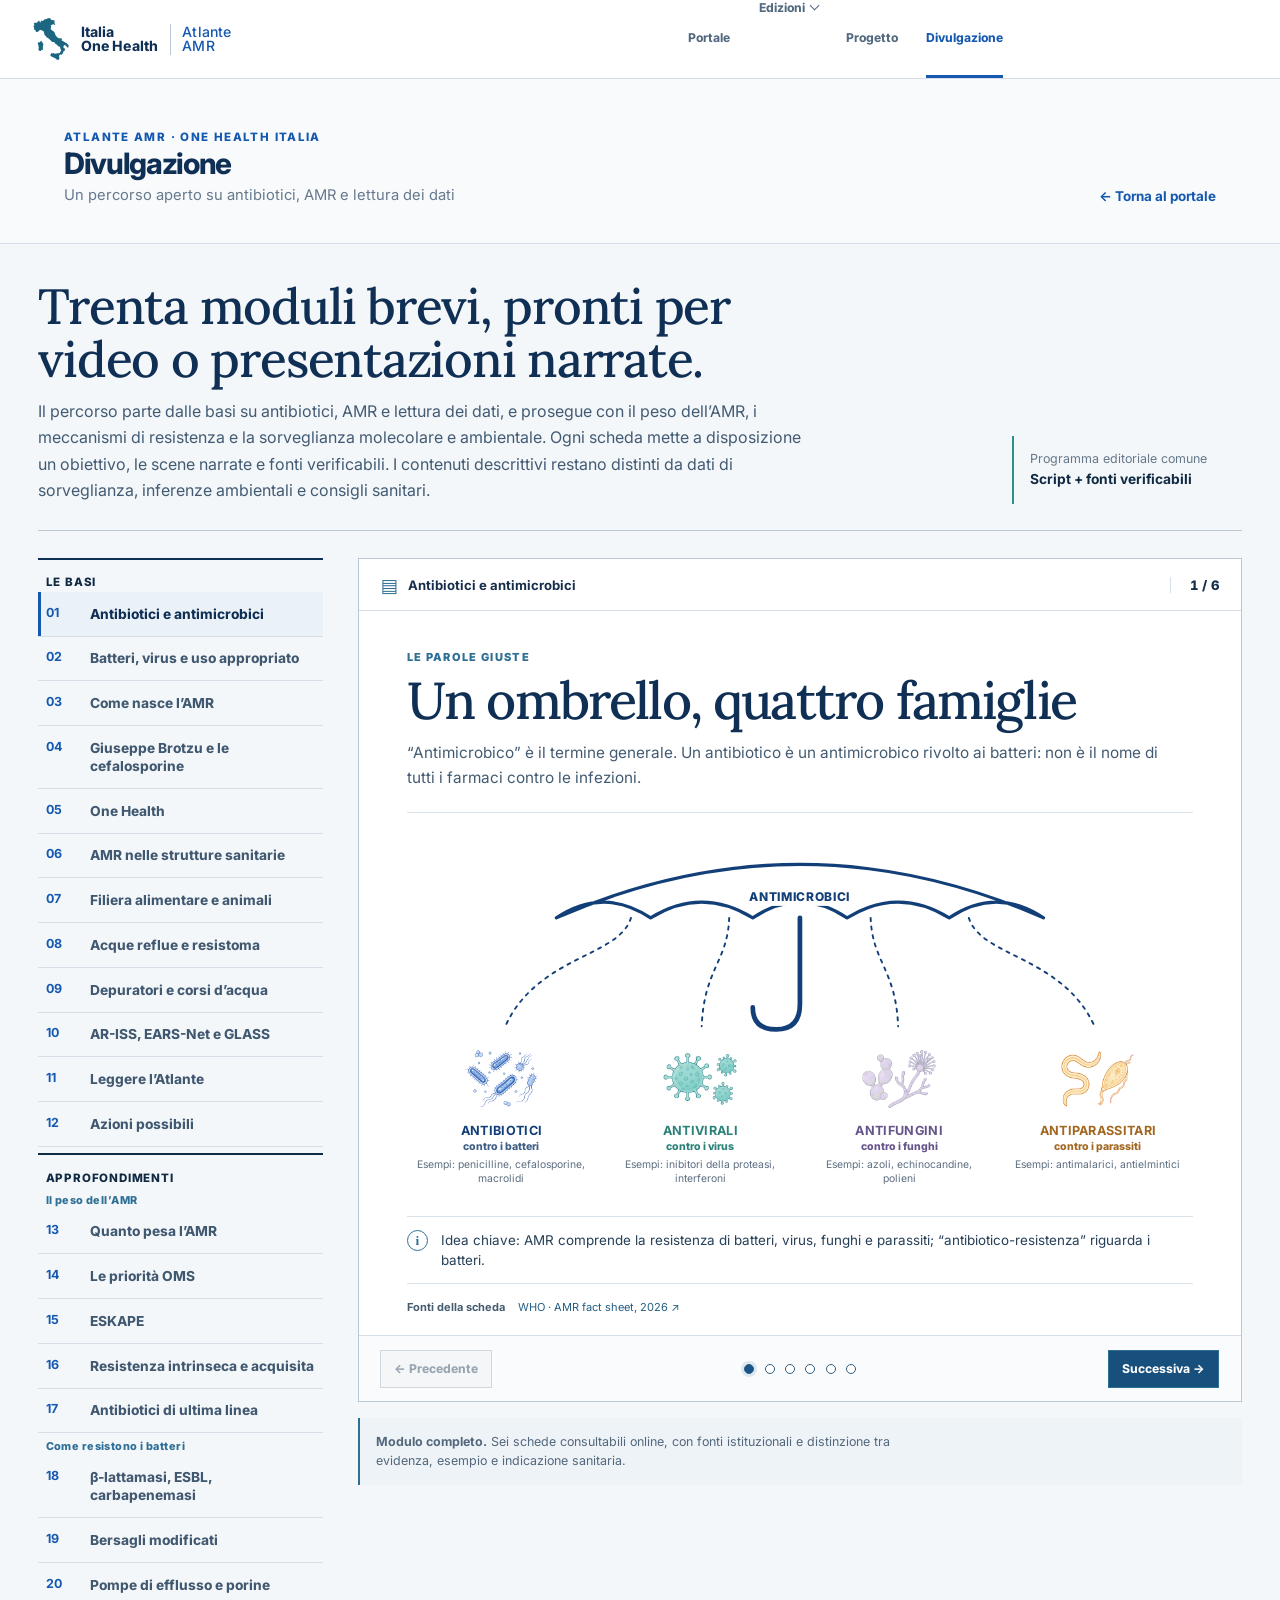
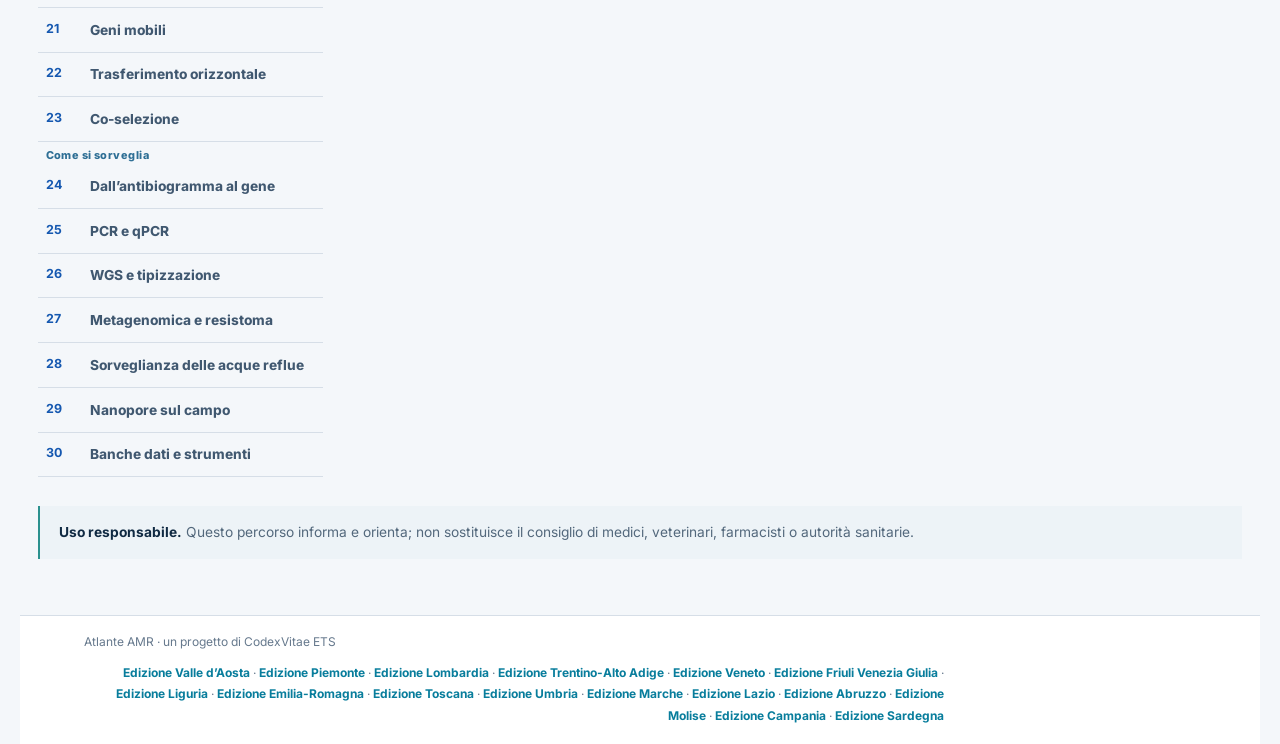
==== commit 11c6ae5e: "Link every regional atlas from the national home. The edition cards and header menu now list Italia " ====
--- a/pillole.html
+++ b/pillole.html
@@ -28,7 +28,33 @@
   <header class="global-site-header">
     <div class="global-header-inner">
       <a class="global-brand" href="./" aria-label="Atlante AMR · One Health Italia"><span class="brand-code brand-code-icon" style="--brand-icon:url('/public/brand/italia-mark.svg')" aria-hidden="true">ITA</span><span class="global-brand-name">Italia<br>One Health</span><span class="global-brand-divider" aria-hidden="true"></span><span class="global-brand-atlas">Atlante<br>AMR</span></a>
-      <nav class="global-nav" aria-label="Navigazione principale"><a href="./">Portale</a><a data-edition="sardegna" href="https://sardegna.atlanteamr.it/">Sardegna</a><a data-edition="lombardia" href="https://lombardia.atlanteamr.it/">Lombardia</a><a data-edition="emilia-romagna" href="https://emilia-romagna.atlanteamr.it/">Emilia-Romagna</a><a href="./#progetto">Progetto</a><a class="active" href="pillole.html">Divulgazione</a></nav>
+      <nav class="global-nav" aria-label="Navigazione principale">
+        <a href="./">Portale</a>
+        <details class="region-menu">
+          <summary>Edizioni</summary>
+          <div class="region-menu-panel">
+            <span class="is-pending">Italia <small>In preparazione</small></span>
+            <a data-edition="valle-d-aosta" href="https://aguaraglia.github.io/valle-d-aosta-one-health-amr-atlas/">Valle d’Aosta</a>
+            <a data-edition="piemonte" href="https://aguaraglia.github.io/piemonte-one-health-amr-atlas/">Piemonte</a>
+            <a data-edition="lombardia" href="https://lombardia.atlanteamr.it/">Lombardia</a>
+            <a data-edition="trentino-alto-adige" href="https://aguaraglia.github.io/trentino-alto-adige-one-health-amr-atlas/">Trentino-Alto Adige</a>
+            <a data-edition="veneto" href="https://aguaraglia.github.io/veneto-one-health-amr-atlas/">Veneto</a>
+            <a data-edition="friuli-venezia-giulia" href="https://aguaraglia.github.io/friuli-venezia-giulia-one-health-amr-atlas/">Friuli Venezia Giulia</a>
+            <a data-edition="liguria" href="https://aguaraglia.github.io/liguria-one-health-amr-atlas/">Liguria</a>
+            <a data-edition="emilia-romagna" href="https://emilia-romagna.atlanteamr.it/">Emilia-Romagna</a>
+            <a data-edition="toscana" href="https://aguaraglia.github.io/toscana-one-health-amr-atlas/">Toscana</a>
+            <a data-edition="umbria" href="https://aguaraglia.github.io/umbria-one-health-amr-atlas/">Umbria</a>
+            <a data-edition="marche" href="https://aguaraglia.github.io/marche-one-health-amr-atlas/">Marche</a>
+            <a data-edition="lazio" href="https://aguaraglia.github.io/lazio-one-health-amr-atlas/">Lazio</a>
+            <a data-edition="abruzzo" href="https://aguaraglia.github.io/abruzzo-one-health-amr-atlas/">Abruzzo</a>
+            <a data-edition="molise" href="https://aguaraglia.github.io/molise-one-health-amr-atlas/">Molise</a>
+            <a data-edition="campania" href="https://aguaraglia.github.io/campania-one-health-amr-atlas/">Campania</a>
+            <a data-edition="sardegna" href="https://sardegna.atlanteamr.it/">Sardegna</a>
+          </div>
+        </details>
+        <a href="./#progetto">Progetto</a>
+        <a class="active" href="pillole.html">Divulgazione</a>
+      </nav>
     </div>
   </header>
   <header class="site-header">
@@ -55,7 +81,7 @@
   </main>
   <footer class="national-footer">
     <span>Atlante AMR · un progetto di CodexVitae ETS</span>
-    <span><a data-edition="sardegna" href="https://sardegna.atlanteamr.it/">Edizione Sardegna</a> · <a data-edition="lombardia" href="https://lombardia.atlanteamr.it/">Edizione Lombardia</a> · <a data-edition="emilia-romagna" href="https://emilia-romagna.atlanteamr.it/">Edizione Emilia-Romagna</a></span>
+    <span class="edition-links"><a data-edition="valle-d-aosta" href="https://aguaraglia.github.io/valle-d-aosta-one-health-amr-atlas/">Edizione Valle d’Aosta</a> · <a data-edition="piemonte" href="https://aguaraglia.github.io/piemonte-one-health-amr-atlas/">Edizione Piemonte</a> · <a data-edition="lombardia" href="https://lombardia.atlanteamr.it/">Edizione Lombardia</a> · <a data-edition="trentino-alto-adige" href="https://aguaraglia.github.io/trentino-alto-adige-one-health-amr-atlas/">Edizione Trentino-Alto Adige</a> · <a data-edition="veneto" href="https://aguaraglia.github.io/veneto-one-health-amr-atlas/">Edizione Veneto</a> · <a data-edition="friuli-venezia-giulia" href="https://aguaraglia.github.io/friuli-venezia-giulia-one-health-amr-atlas/">Edizione Friuli Venezia Giulia</a> · <a data-edition="liguria" href="https://aguaraglia.github.io/liguria-one-health-amr-atlas/">Edizione Liguria</a> · <a data-edition="emilia-romagna" href="https://emilia-romagna.atlanteamr.it/">Edizione Emilia-Romagna</a> · <a data-edition="toscana" href="https://aguaraglia.github.io/toscana-one-health-amr-atlas/">Edizione Toscana</a> · <a data-edition="umbria" href="https://aguaraglia.github.io/umbria-one-health-amr-atlas/">Edizione Umbria</a> · <a data-edition="marche" href="https://aguaraglia.github.io/marche-one-health-amr-atlas/">Edizione Marche</a> · <a data-edition="lazio" href="https://aguaraglia.github.io/lazio-one-health-amr-atlas/">Edizione Lazio</a> · <a data-edition="abruzzo" href="https://aguaraglia.github.io/abruzzo-one-health-amr-atlas/">Edizione Abruzzo</a> · <a data-edition="molise" href="https://aguaraglia.github.io/molise-one-health-amr-atlas/">Edizione Molise</a> · <a data-edition="campania" href="https://aguaraglia.github.io/campania-one-health-amr-atlas/">Edizione Campania</a> · <a data-edition="sardegna" href="https://sardegna.atlanteamr.it/">Edizione Sardegna</a></span>
   </footer>
   <script src="assets/editions.js"></script>
   <script data-goatcounter="https://atlanteamr.goatcounter.com/count" async src="//gc.zgo.at/count.js"></script>
--- a/assets/national.css
+++ b/assets/national.css
@@ -297,7 +297,9 @@
 .national-footer {
   display: flex;
   justify-content: space-between;
-  gap: 1rem;
+  align-items: baseline;
+  flex-wrap: wrap;
+  gap: .8rem 1.4rem;
   max-width: 1240px;
   margin: 0 auto;
   padding: 1rem clamp(1rem, 2.6vw, 2.15rem) 2rem;
@@ -305,6 +307,11 @@
   font-size: .75rem;
 }
 .national-footer a { color: #087d9c; font-weight: 700; text-decoration: none; }
+.national-footer .edition-links {
+  max-width: 860px;
+  line-height: 1.8;
+  text-align: right;
+}
 
 @media (max-width: 1180px) {
   .edition-grid { grid-template-columns: repeat(2, minmax(0, 1fr)); }
@@ -352,3 +359,100 @@
   width: 36px;
   height: 42px;
 }
+
+/* Sixteen regional editions do not fit the single header row. Same link style, opened as a grid. */
+.global-nav .region-menu { position: static; display: flex; align-items: stretch; }
+.global-nav .region-menu summary {
+  display: inline-flex;
+  align-items: center;
+  gap: .4rem;
+  border-bottom: 3px solid transparent;
+  color: #53697f;
+  font-size: .76rem;
+  font-weight: 750;
+  white-space: nowrap;
+  cursor: pointer;
+  list-style: none;
+}
+.global-nav .region-menu summary::-webkit-details-marker { display: none; }
+.global-nav .region-menu summary::after {
+  content: "";
+  width: .38rem;
+  height: .38rem;
+  border-right: 1.5px solid currentColor;
+  border-bottom: 1.5px solid currentColor;
+  transform: translateY(-.12rem) rotate(45deg);
+}
+.global-nav .region-menu[open] summary,
+.global-nav .region-menu summary:hover,
+.global-nav .region-menu summary:focus-visible {
+  color: var(--atlas-blue, #1558b0);
+  border-bottom-color: var(--atlas-blue, #1558b0);
+}
+.global-nav .region-menu[open] summary::after { transform: translateY(.12rem) rotate(225deg); }
+.region-menu-panel {
+  position: absolute;
+  z-index: 30;
+  top: 100%;
+  left: 50%;
+  transform: translateX(-50%);
+  display: grid;
+  grid-template-columns: repeat(4, minmax(0, 1fr));
+  gap: .15rem .35rem;
+  width: min(760px, calc(100vw - 2rem));
+  padding: .7rem;
+  border: 1px solid #d5e1eb;
+  border-radius: 8px;
+  background: #fff;
+  box-shadow: 0 14px 32px #183a5a14;
+}
+.global-nav .region-menu-panel a,
+.region-menu-panel .is-pending {
+  display: flex;
+  flex-direction: column;
+  align-items: flex-start;
+  justify-content: center;
+  min-height: 2.6rem;
+  padding: .35rem .6rem;
+  border-bottom: 3px solid transparent;
+  color: #53697f;
+  font-size: .76rem;
+  font-weight: 750;
+  line-height: 1.25;
+  white-space: normal;
+  text-decoration: none;
+}
+.region-menu-panel .is-pending { color: #8aa0b3; cursor: default; }
+.region-menu-panel .is-pending small {
+  color: #8aa0b3;
+  font-size: .68rem;
+  font-weight: 650;
+  letter-spacing: .02em;
+}
+.global-nav .region-menu-panel a:hover,
+.global-nav .region-menu-panel a:focus-visible {
+  color: var(--atlas-blue, #1558b0);
+  border-bottom-color: var(--atlas-blue, #1558b0);
+}
+@media (max-width: 1120px) {
+  .global-nav .region-menu summary,
+  .global-nav .region-menu-panel a,
+  .region-menu-panel .is-pending { font-size: .7rem; }
+}
+@media (max-width: 900px) {
+  .global-nav .region-menu summary { min-height: 44px; font-size: .7rem; }
+  .region-menu-panel {
+    position: fixed;
+    top: 108px;
+    right: .8rem;
+    left: .8rem;
+    width: auto;
+    transform: none;
+    grid-template-columns: 1fr 1fr;
+    max-height: calc(100vh - 124px);
+    overflow: auto;
+  }
+}
+@media (max-width: 620px) {
+  .national-footer .edition-links { max-width: none; text-align: left; }
+}
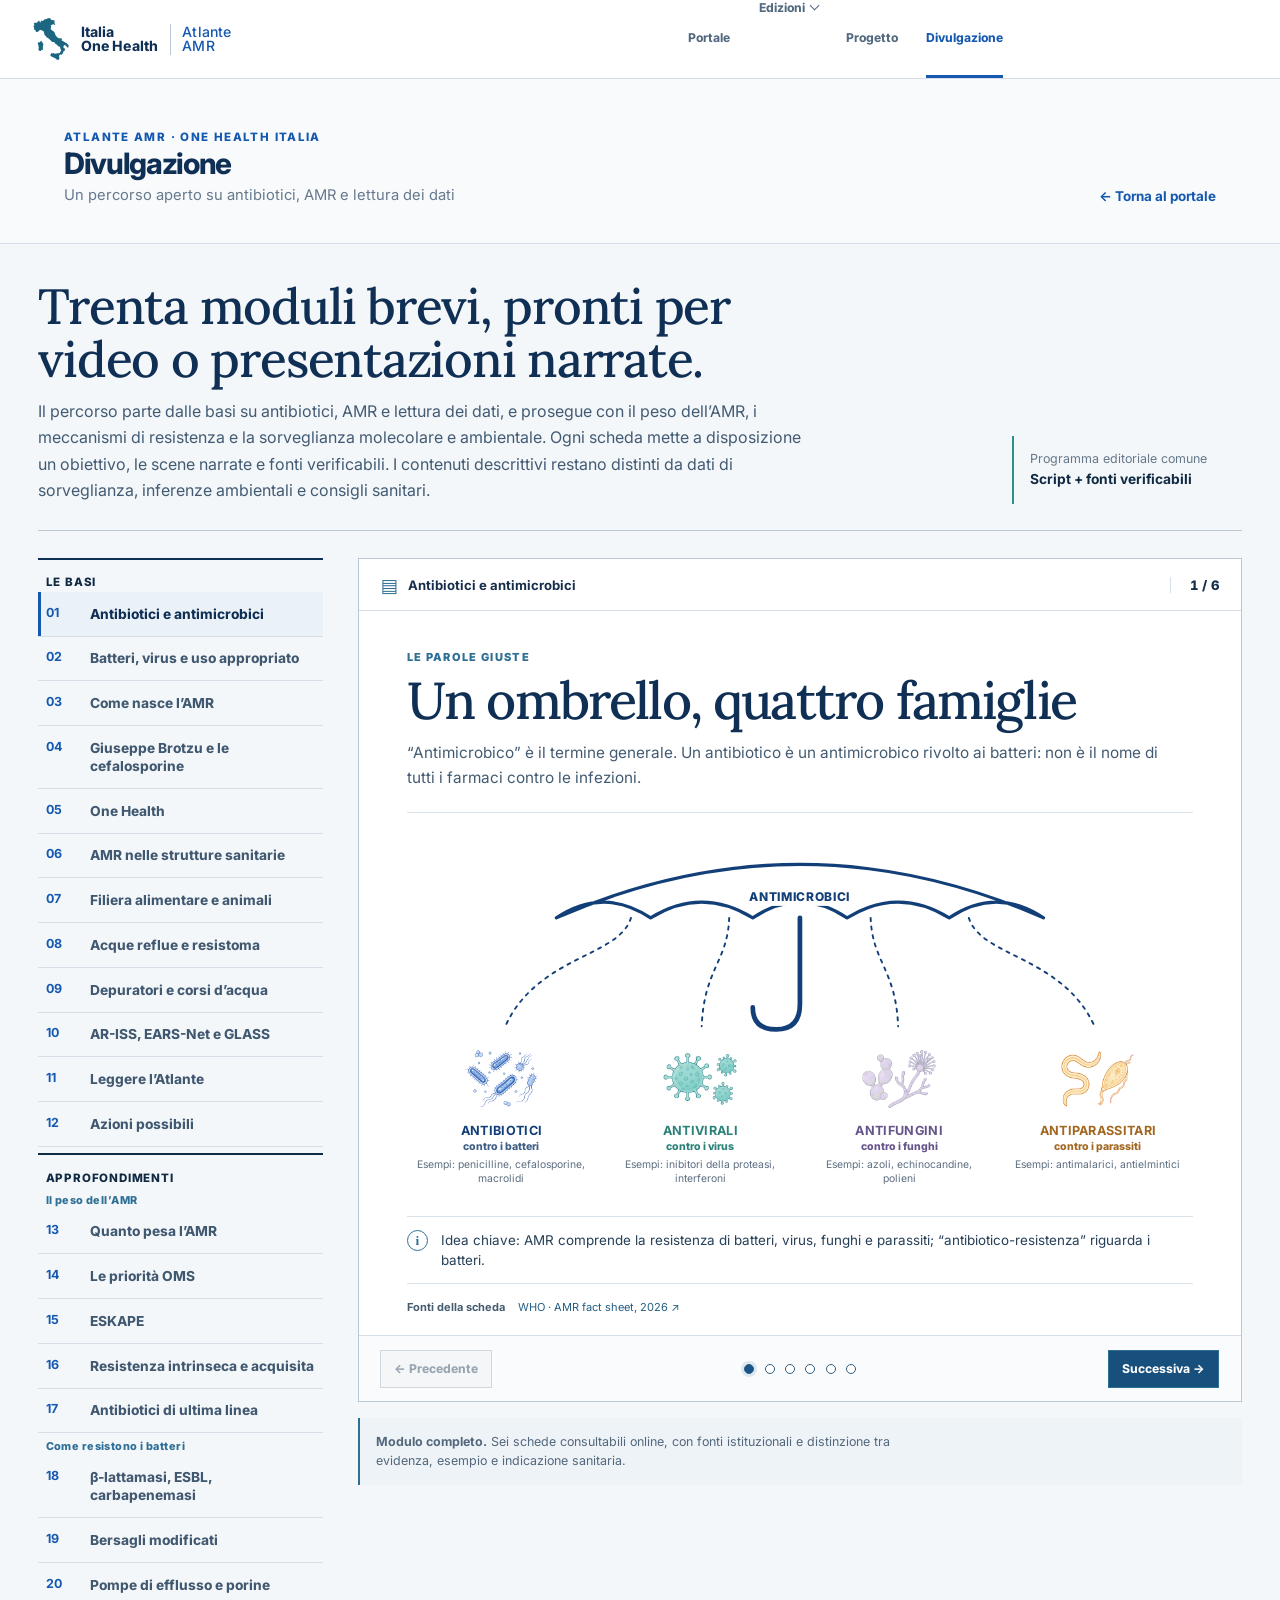
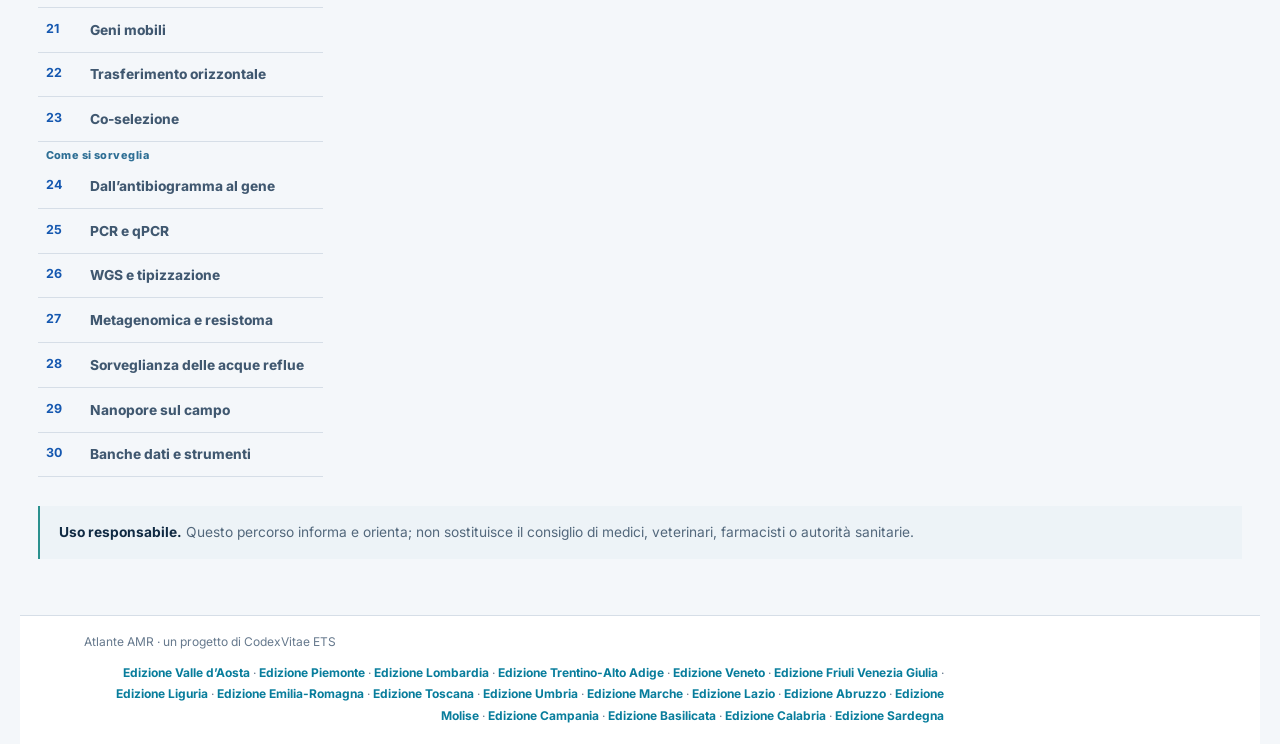
==== commit 0095fbfc: "Add the Basilicata and Calabria editions to the national home. Both sit between Campania and Sardegn" ====
--- a/pillole.html
+++ b/pillole.html
@@ -33,23 +33,25 @@
         <details class="region-menu">
           <summary>Edizioni</summary>
           <div class="region-menu-panel">
-            <span class="is-pending">Italia <small>In preparazione</small></span>
-            <a data-edition="valle-d-aosta" href="https://aguaraglia.github.io/valle-d-aosta-one-health-amr-atlas/">Valle d’Aosta</a>
-            <a data-edition="piemonte" href="https://aguaraglia.github.io/piemonte-one-health-amr-atlas/">Piemonte</a>
-            <a data-edition="lombardia" href="https://lombardia.atlanteamr.it/">Lombardia</a>
-            <a data-edition="trentino-alto-adige" href="https://aguaraglia.github.io/trentino-alto-adige-one-health-amr-atlas/">Trentino-Alto Adige</a>
-            <a data-edition="veneto" href="https://aguaraglia.github.io/veneto-one-health-amr-atlas/">Veneto</a>
-            <a data-edition="friuli-venezia-giulia" href="https://aguaraglia.github.io/friuli-venezia-giulia-one-health-amr-atlas/">Friuli Venezia Giulia</a>
-            <a data-edition="liguria" href="https://aguaraglia.github.io/liguria-one-health-amr-atlas/">Liguria</a>
-            <a data-edition="emilia-romagna" href="https://emilia-romagna.atlanteamr.it/">Emilia-Romagna</a>
-            <a data-edition="toscana" href="https://aguaraglia.github.io/toscana-one-health-amr-atlas/">Toscana</a>
-            <a data-edition="umbria" href="https://aguaraglia.github.io/umbria-one-health-amr-atlas/">Umbria</a>
-            <a data-edition="marche" href="https://aguaraglia.github.io/marche-one-health-amr-atlas/">Marche</a>
-            <a data-edition="lazio" href="https://aguaraglia.github.io/lazio-one-health-amr-atlas/">Lazio</a>
-            <a data-edition="abruzzo" href="https://aguaraglia.github.io/abruzzo-one-health-amr-atlas/">Abruzzo</a>
-            <a data-edition="molise" href="https://aguaraglia.github.io/molise-one-health-amr-atlas/">Molise</a>
-            <a data-edition="campania" href="https://aguaraglia.github.io/campania-one-health-amr-atlas/">Campania</a>
-            <a data-edition="sardegna" href="https://sardegna.atlanteamr.it/">Sardegna</a>
+            <span class="is-pending"><img src="public/brand/italia-mark.svg" alt="" aria-hidden="true"><span>Italia <small>In preparazione</small></span></span>
+            <a data-edition="valle-d-aosta" href="https://valle-d-aosta.atlanteamr.it/"><img src="public/brand/valle-d-aosta-region-mark.svg" alt="" aria-hidden="true">Valle d’Aosta</a>
+            <a data-edition="piemonte" href="https://piemonte.atlanteamr.it/"><img src="public/brand/piemonte-region-mark.svg" alt="" aria-hidden="true">Piemonte</a>
+            <a data-edition="lombardia" href="https://lombardia.atlanteamr.it/"><img src="public/brand/lombardia-region-mark.svg" alt="" aria-hidden="true">Lombardia</a>
+            <a data-edition="trentino-alto-adige" href="https://trentino-alto-adige.atlanteamr.it/"><img src="public/brand/trentino-alto-adige-region-mark.svg" alt="" aria-hidden="true">Trentino-Alto Adige</a>
+            <a data-edition="veneto" href="https://veneto.atlanteamr.it/"><img src="public/brand/veneto-region-mark.svg" alt="" aria-hidden="true">Veneto</a>
+            <a data-edition="friuli-venezia-giulia" href="https://friuli-venezia-giulia.atlanteamr.it/"><img src="public/brand/friuli-venezia-giulia-region-mark.svg" alt="" aria-hidden="true">Friuli Venezia Giulia</a>
+            <a data-edition="liguria" href="https://liguria.atlanteamr.it/"><img src="public/brand/liguria-region-mark.svg" alt="" aria-hidden="true">Liguria</a>
+            <a data-edition="emilia-romagna" href="https://emilia-romagna.atlanteamr.it/"><img src="public/brand/emilia-romagna-region-mark.svg" alt="" aria-hidden="true">Emilia-Romagna</a>
+            <a data-edition="toscana" href="https://toscana.atlanteamr.it/"><img src="public/brand/toscana-region-mark.svg" alt="" aria-hidden="true">Toscana</a>
+            <a data-edition="umbria" href="https://umbria.atlanteamr.it/"><img src="public/brand/umbria-region-mark.svg" alt="" aria-hidden="true">Umbria</a>
+            <a data-edition="marche" href="https://marche.atlanteamr.it/"><img src="public/brand/marche-region-mark.svg" alt="" aria-hidden="true">Marche</a>
+            <a data-edition="lazio" href="https://lazio.atlanteamr.it/"><img src="public/brand/lazio-region-mark.svg" alt="" aria-hidden="true">Lazio</a>
+            <a data-edition="abruzzo" href="https://abruzzo.atlanteamr.it/"><img src="public/brand/abruzzo-region-mark.svg" alt="" aria-hidden="true">Abruzzo</a>
+            <a data-edition="molise" href="https://molise.atlanteamr.it/"><img src="public/brand/molise-region-mark.svg" alt="" aria-hidden="true">Molise</a>
+            <a data-edition="campania" href="https://campania.atlanteamr.it/"><img src="public/brand/campania-region-mark.svg" alt="" aria-hidden="true">Campania</a>
+            <a data-edition="basilicata" href="https://basilicata.atlanteamr.it/"><img src="public/brand/basilicata-region-mark.svg" alt="" aria-hidden="true">Basilicata</a>
+            <a data-edition="calabria" href="https://calabria.atlanteamr.it/"><img src="public/brand/calabria-region-mark.svg" alt="" aria-hidden="true">Calabria</a>
+            <a data-edition="sardegna" href="https://sardegna.atlanteamr.it/"><img src="public/brand/sardinia-island-icon.png" alt="" class="is-sardegna" aria-hidden="true">Sardegna</a>
           </div>
         </details>
         <a href="./#progetto">Progetto</a>
@@ -81,7 +83,7 @@
   </main>
   <footer class="national-footer">
     <span>Atlante AMR · un progetto di CodexVitae ETS</span>
-    <span class="edition-links"><a data-edition="valle-d-aosta" href="https://aguaraglia.github.io/valle-d-aosta-one-health-amr-atlas/">Edizione Valle d’Aosta</a> · <a data-edition="piemonte" href="https://aguaraglia.github.io/piemonte-one-health-amr-atlas/">Edizione Piemonte</a> · <a data-edition="lombardia" href="https://lombardia.atlanteamr.it/">Edizione Lombardia</a> · <a data-edition="trentino-alto-adige" href="https://aguaraglia.github.io/trentino-alto-adige-one-health-amr-atlas/">Edizione Trentino-Alto Adige</a> · <a data-edition="veneto" href="https://aguaraglia.github.io/veneto-one-health-amr-atlas/">Edizione Veneto</a> · <a data-edition="friuli-venezia-giulia" href="https://aguaraglia.github.io/friuli-venezia-giulia-one-health-amr-atlas/">Edizione Friuli Venezia Giulia</a> · <a data-edition="liguria" href="https://aguaraglia.github.io/liguria-one-health-amr-atlas/">Edizione Liguria</a> · <a data-edition="emilia-romagna" href="https://emilia-romagna.atlanteamr.it/">Edizione Emilia-Romagna</a> · <a data-edition="toscana" href="https://aguaraglia.github.io/toscana-one-health-amr-atlas/">Edizione Toscana</a> · <a data-edition="umbria" href="https://aguaraglia.github.io/umbria-one-health-amr-atlas/">Edizione Umbria</a> · <a data-edition="marche" href="https://aguaraglia.github.io/marche-one-health-amr-atlas/">Edizione Marche</a> · <a data-edition="lazio" href="https://aguaraglia.github.io/lazio-one-health-amr-atlas/">Edizione Lazio</a> · <a data-edition="abruzzo" href="https://aguaraglia.github.io/abruzzo-one-health-amr-atlas/">Edizione Abruzzo</a> · <a data-edition="molise" href="https://aguaraglia.github.io/molise-one-health-amr-atlas/">Edizione Molise</a> · <a data-edition="campania" href="https://aguaraglia.github.io/campania-one-health-amr-atlas/">Edizione Campania</a> · <a data-edition="sardegna" href="https://sardegna.atlanteamr.it/">Edizione Sardegna</a></span>
+    <span class="edition-links"><a data-edition="valle-d-aosta" href="https://valle-d-aosta.atlanteamr.it/">Edizione Valle d’Aosta</a> · <a data-edition="piemonte" href="https://piemonte.atlanteamr.it/">Edizione Piemonte</a> · <a data-edition="lombardia" href="https://lombardia.atlanteamr.it/">Edizione Lombardia</a> · <a data-edition="trentino-alto-adige" href="https://trentino-alto-adige.atlanteamr.it/">Edizione Trentino-Alto Adige</a> · <a data-edition="veneto" href="https://veneto.atlanteamr.it/">Edizione Veneto</a> · <a data-edition="friuli-venezia-giulia" href="https://friuli-venezia-giulia.atlanteamr.it/">Edizione Friuli Venezia Giulia</a> · <a data-edition="liguria" href="https://liguria.atlanteamr.it/">Edizione Liguria</a> · <a data-edition="emilia-romagna" href="https://emilia-romagna.atlanteamr.it/">Edizione Emilia-Romagna</a> · <a data-edition="toscana" href="https://toscana.atlanteamr.it/">Edizione Toscana</a> · <a data-edition="umbria" href="https://umbria.atlanteamr.it/">Edizione Umbria</a> · <a data-edition="marche" href="https://marche.atlanteamr.it/">Edizione Marche</a> · <a data-edition="lazio" href="https://lazio.atlanteamr.it/">Edizione Lazio</a> · <a data-edition="abruzzo" href="https://abruzzo.atlanteamr.it/">Edizione Abruzzo</a> · <a data-edition="molise" href="https://molise.atlanteamr.it/">Edizione Molise</a> · <a data-edition="campania" href="https://campania.atlanteamr.it/">Edizione Campania</a> · <a data-edition="basilicata" href="https://basilicata.atlanteamr.it/">Edizione Basilicata</a> · <a data-edition="calabria" href="https://calabria.atlanteamr.it/">Edizione Calabria</a> · <a data-edition="sardegna" href="https://sardegna.atlanteamr.it/">Edizione Sardegna</a></span>
   </footer>
   <script src="assets/editions.js"></script>
   <script data-goatcounter="https://atlanteamr.goatcounter.com/count" async src="//gc.zgo.at/count.js"></script>
--- a/assets/national.css
+++ b/assets/national.css
@@ -348,11 +348,6 @@
   width: 44px;
   height: 44px;
 }
-/* Emilia-Romagna is a wide, low outline: scale it so the profile stays legible in the tile. */
-.edition-mark.edition-mark-emilia img {
-  width: 46px;
-  height: 46px;
-}
 .global-brand .brand-code-icon[style*="italia-mark"] {
   -webkit-mask-size: 100% 100%;
   mask-size: 100% 100%;
@@ -409,9 +404,10 @@
 .global-nav .region-menu-panel a,
 .region-menu-panel .is-pending {
   display: flex;
-  flex-direction: column;
-  align-items: flex-start;
-  justify-content: center;
+  flex-direction: row;
+  align-items: center;
+  gap: .45rem;
+  justify-content: flex-start;
   min-height: 2.6rem;
   padding: .35rem .6rem;
   border-bottom: 3px solid transparent;
@@ -421,6 +417,20 @@
   line-height: 1.25;
   white-space: normal;
   text-decoration: none;
+}
+.region-menu-panel img {
+  width: 18px;
+  height: 18px;
+  flex: 0 0 18px;
+  object-fit: contain;
+}
+.region-menu-panel img.is-sardegna {
+  filter: brightness(0) saturate(100%) invert(24%) sepia(63%) saturate(1480%) hue-rotate(180deg) brightness(87%) contrast(99%);
+}
+.region-menu-panel .is-pending span {
+  display: flex;
+  flex-direction: column;
+  align-items: flex-start;
 }
 .region-menu-panel .is-pending { color: #8aa0b3; cursor: default; }
 .region-menu-panel .is-pending small {
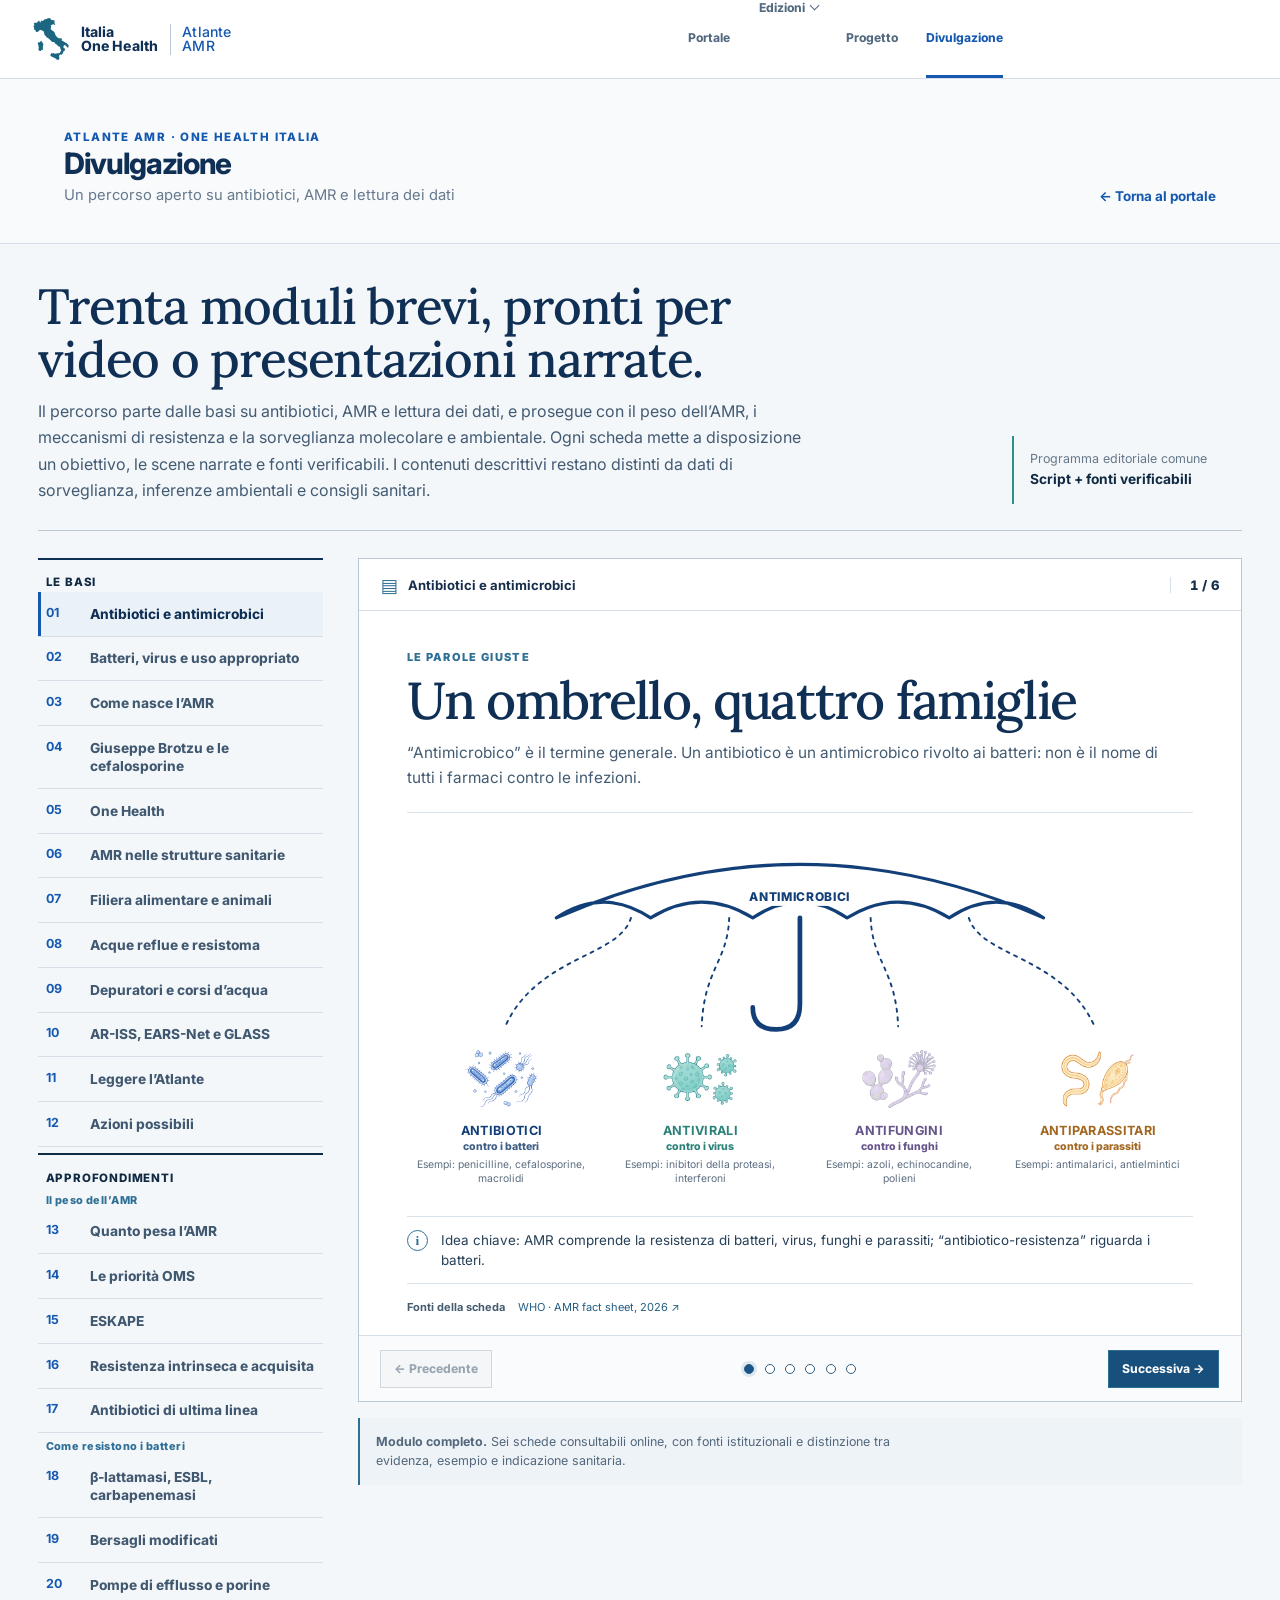
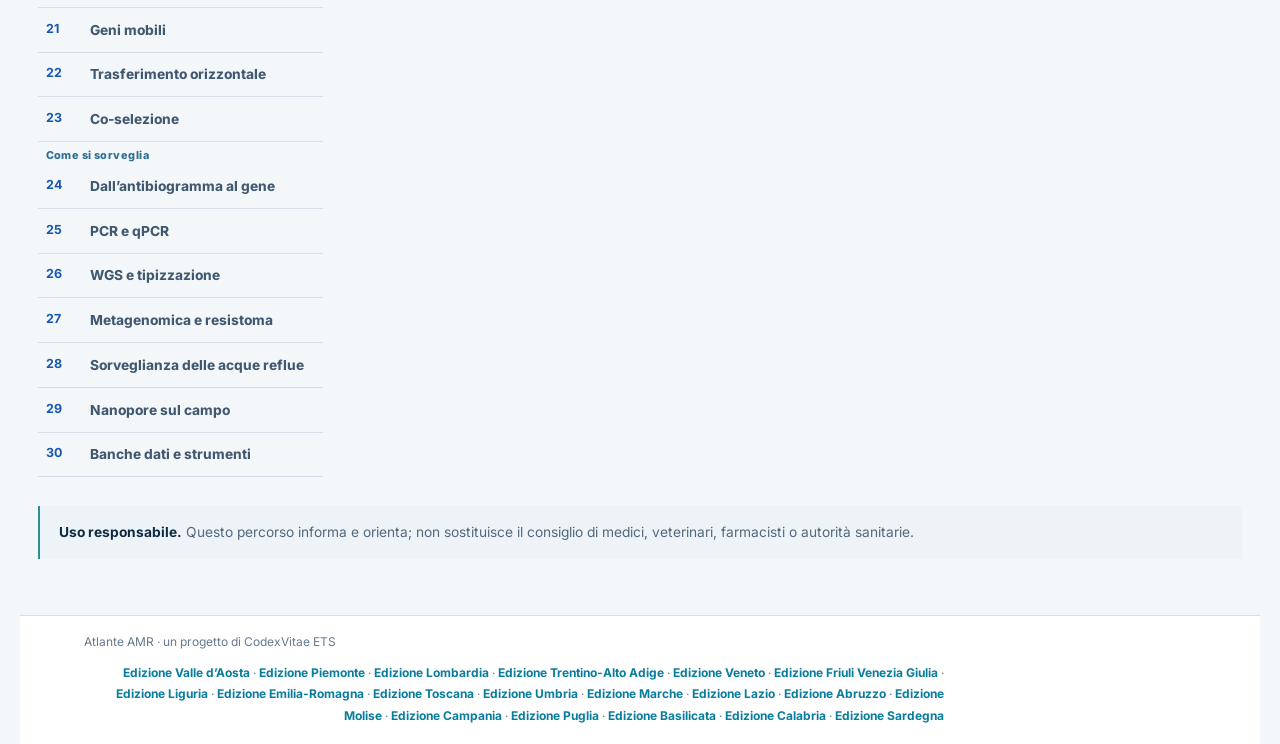
==== commit 82b7441b: "Add the Puglia edition to the national home. Puglia sits between Campania and Basilicata, with an IS" ====
--- a/pillole.html
+++ b/pillole.html
@@ -49,6 +49,7 @@
             <a data-edition="abruzzo" href="https://abruzzo.atlanteamr.it/"><img src="public/brand/abruzzo-region-mark.svg" alt="" aria-hidden="true">Abruzzo</a>
             <a data-edition="molise" href="https://molise.atlanteamr.it/"><img src="public/brand/molise-region-mark.svg" alt="" aria-hidden="true">Molise</a>
             <a data-edition="campania" href="https://campania.atlanteamr.it/"><img src="public/brand/campania-region-mark.svg" alt="" aria-hidden="true">Campania</a>
+            <a data-edition="puglia" href="https://puglia.atlanteamr.it/"><img src="public/brand/puglia-region-mark.svg" alt="" aria-hidden="true">Puglia</a>
             <a data-edition="basilicata" href="https://basilicata.atlanteamr.it/"><img src="public/brand/basilicata-region-mark.svg" alt="" aria-hidden="true">Basilicata</a>
             <a data-edition="calabria" href="https://calabria.atlanteamr.it/"><img src="public/brand/calabria-region-mark.svg" alt="" aria-hidden="true">Calabria</a>
             <a data-edition="sardegna" href="https://sardegna.atlanteamr.it/"><img src="public/brand/sardinia-island-icon.png" alt="" class="is-sardegna" aria-hidden="true">Sardegna</a>
@@ -83,7 +84,7 @@
   </main>
   <footer class="national-footer">
     <span>Atlante AMR · un progetto di CodexVitae ETS</span>
-    <span class="edition-links"><a data-edition="valle-d-aosta" href="https://valle-d-aosta.atlanteamr.it/">Edizione Valle d’Aosta</a> · <a data-edition="piemonte" href="https://piemonte.atlanteamr.it/">Edizione Piemonte</a> · <a data-edition="lombardia" href="https://lombardia.atlanteamr.it/">Edizione Lombardia</a> · <a data-edition="trentino-alto-adige" href="https://trentino-alto-adige.atlanteamr.it/">Edizione Trentino-Alto Adige</a> · <a data-edition="veneto" href="https://veneto.atlanteamr.it/">Edizione Veneto</a> · <a data-edition="friuli-venezia-giulia" href="https://friuli-venezia-giulia.atlanteamr.it/">Edizione Friuli Venezia Giulia</a> · <a data-edition="liguria" href="https://liguria.atlanteamr.it/">Edizione Liguria</a> · <a data-edition="emilia-romagna" href="https://emilia-romagna.atlanteamr.it/">Edizione Emilia-Romagna</a> · <a data-edition="toscana" href="https://toscana.atlanteamr.it/">Edizione Toscana</a> · <a data-edition="umbria" href="https://umbria.atlanteamr.it/">Edizione Umbria</a> · <a data-edition="marche" href="https://marche.atlanteamr.it/">Edizione Marche</a> · <a data-edition="lazio" href="https://lazio.atlanteamr.it/">Edizione Lazio</a> · <a data-edition="abruzzo" href="https://abruzzo.atlanteamr.it/">Edizione Abruzzo</a> · <a data-edition="molise" href="https://molise.atlanteamr.it/">Edizione Molise</a> · <a data-edition="campania" href="https://campania.atlanteamr.it/">Edizione Campania</a> · <a data-edition="basilicata" href="https://basilicata.atlanteamr.it/">Edizione Basilicata</a> · <a data-edition="calabria" href="https://calabria.atlanteamr.it/">Edizione Calabria</a> · <a data-edition="sardegna" href="https://sardegna.atlanteamr.it/">Edizione Sardegna</a></span>
+    <span class="edition-links"><a data-edition="valle-d-aosta" href="https://valle-d-aosta.atlanteamr.it/">Edizione Valle d’Aosta</a> · <a data-edition="piemonte" href="https://piemonte.atlanteamr.it/">Edizione Piemonte</a> · <a data-edition="lombardia" href="https://lombardia.atlanteamr.it/">Edizione Lombardia</a> · <a data-edition="trentino-alto-adige" href="https://trentino-alto-adige.atlanteamr.it/">Edizione Trentino-Alto Adige</a> · <a data-edition="veneto" href="https://veneto.atlanteamr.it/">Edizione Veneto</a> · <a data-edition="friuli-venezia-giulia" href="https://friuli-venezia-giulia.atlanteamr.it/">Edizione Friuli Venezia Giulia</a> · <a data-edition="liguria" href="https://liguria.atlanteamr.it/">Edizione Liguria</a> · <a data-edition="emilia-romagna" href="https://emilia-romagna.atlanteamr.it/">Edizione Emilia-Romagna</a> · <a data-edition="toscana" href="https://toscana.atlanteamr.it/">Edizione Toscana</a> · <a data-edition="umbria" href="https://umbria.atlanteamr.it/">Edizione Umbria</a> · <a data-edition="marche" href="https://marche.atlanteamr.it/">Edizione Marche</a> · <a data-edition="lazio" href="https://lazio.atlanteamr.it/">Edizione Lazio</a> · <a data-edition="abruzzo" href="https://abruzzo.atlanteamr.it/">Edizione Abruzzo</a> · <a data-edition="molise" href="https://molise.atlanteamr.it/">Edizione Molise</a> · <a data-edition="campania" href="https://campania.atlanteamr.it/">Edizione Campania</a> · <a data-edition="puglia" href="https://puglia.atlanteamr.it/">Edizione Puglia</a> · <a data-edition="basilicata" href="https://basilicata.atlanteamr.it/">Edizione Basilicata</a> · <a data-edition="calabria" href="https://calabria.atlanteamr.it/">Edizione Calabria</a> · <a data-edition="sardegna" href="https://sardegna.atlanteamr.it/">Edizione Sardegna</a></span>
   </footer>
   <script src="assets/editions.js"></script>
   <script data-goatcounter="https://atlanteamr.goatcounter.com/count" async src="//gc.zgo.at/count.js"></script>
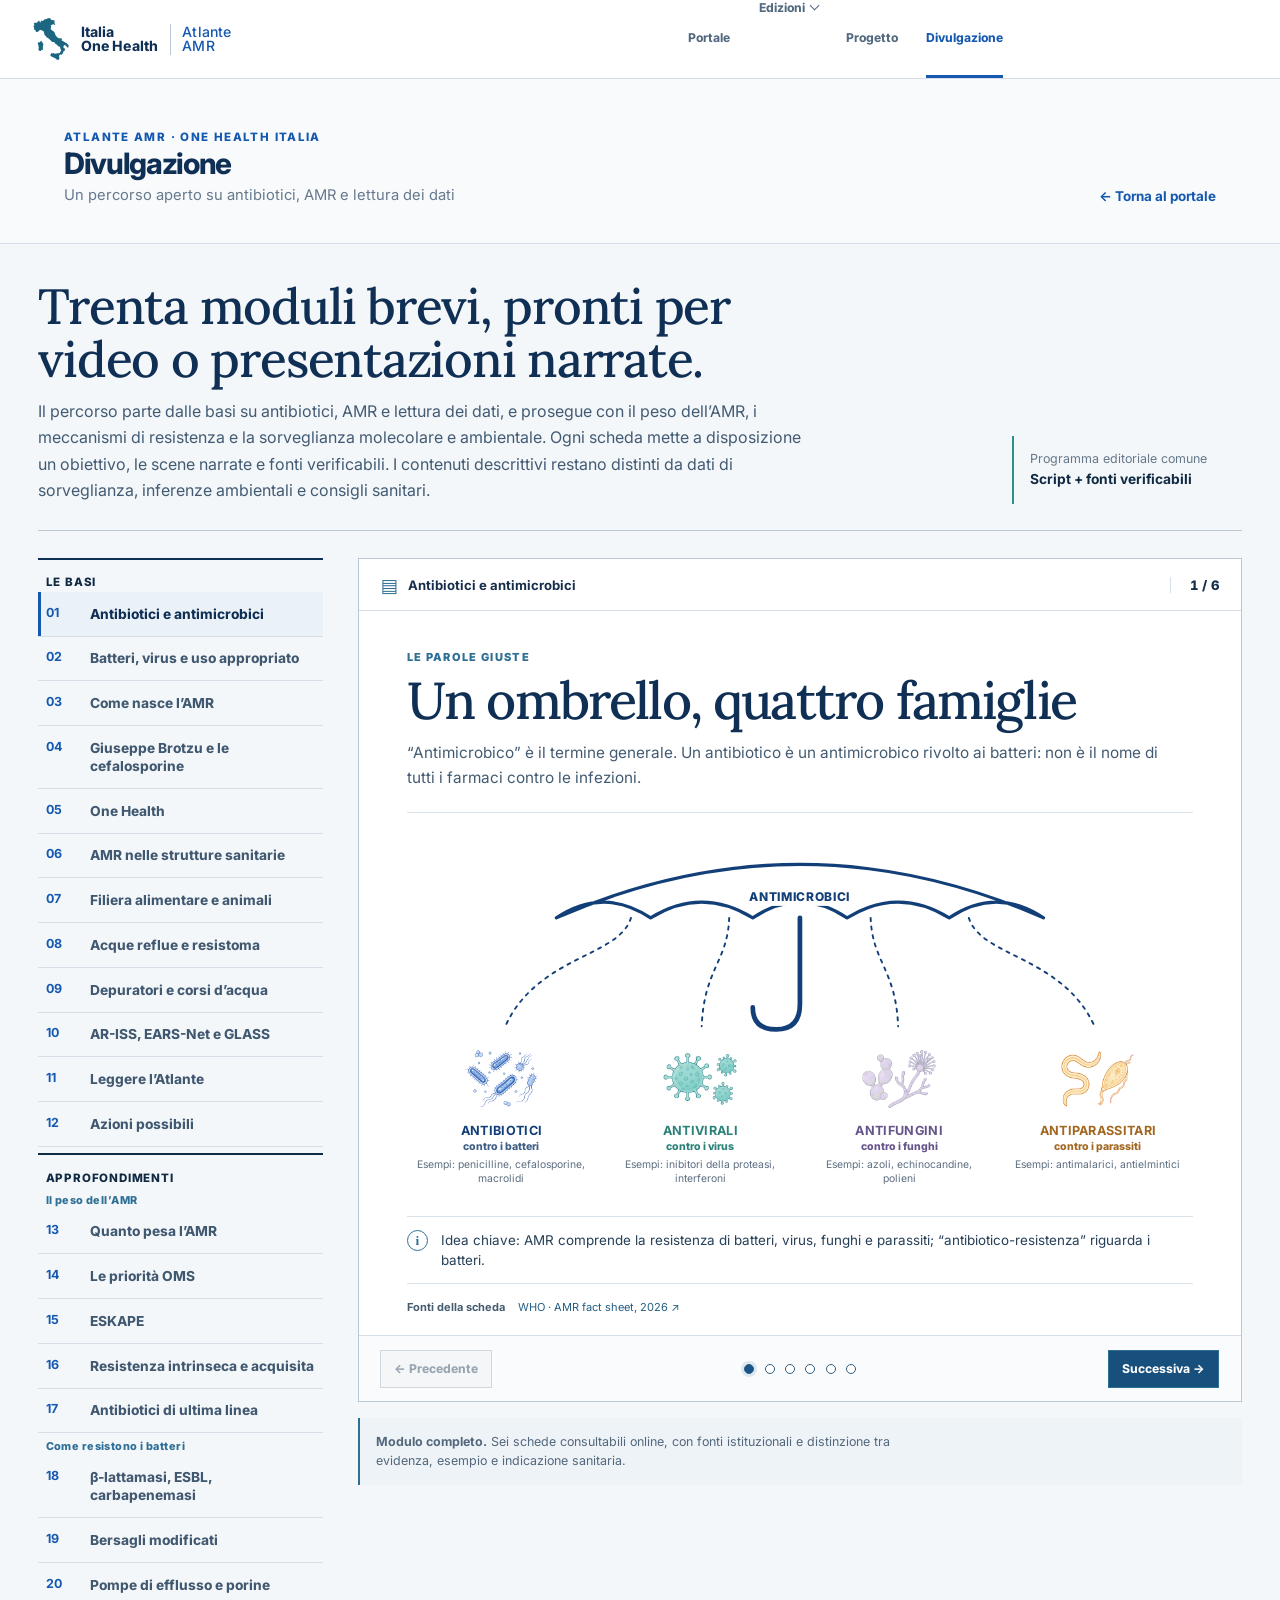
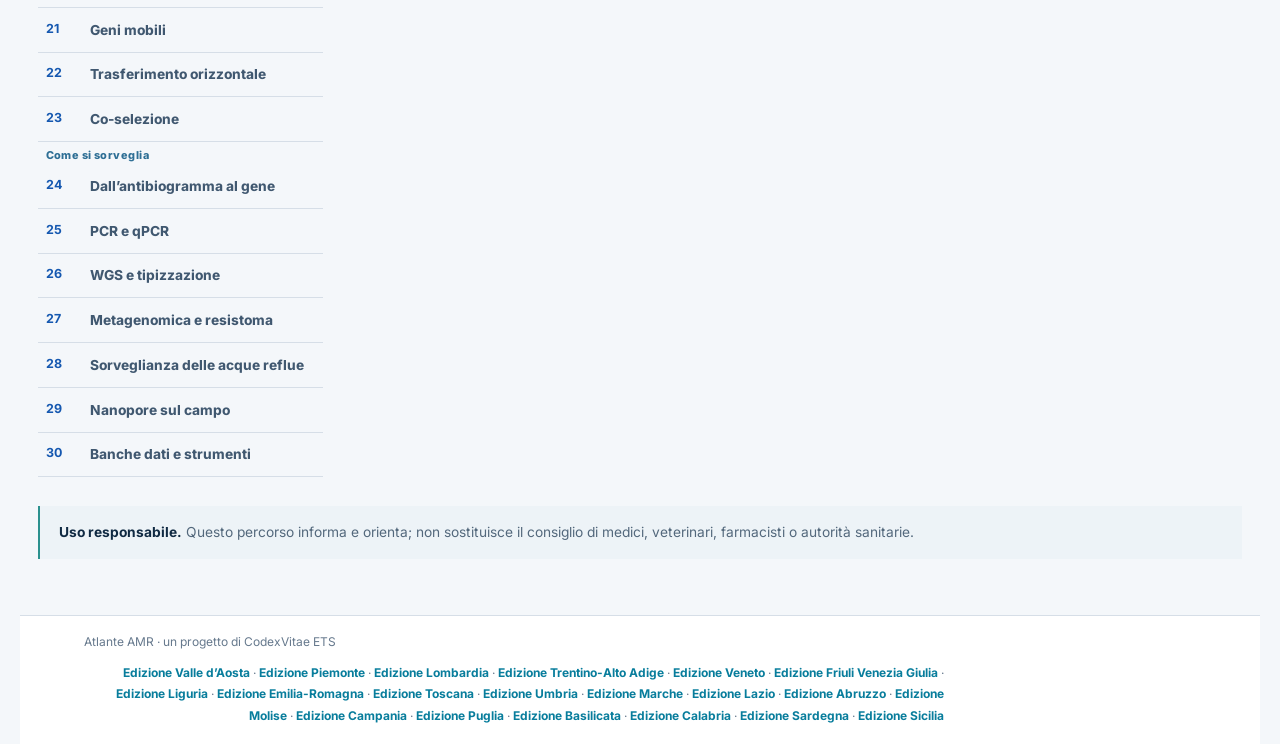
==== commit 8c574e4f: "Add the Sicilia edition to the national home. Sicilia is last in the north-to-south list, with an IS" ====
--- a/pillole.html
+++ b/pillole.html
@@ -53,6 +53,7 @@
             <a data-edition="basilicata" href="https://basilicata.atlanteamr.it/"><img src="public/brand/basilicata-region-mark.svg" alt="" aria-hidden="true">Basilicata</a>
             <a data-edition="calabria" href="https://calabria.atlanteamr.it/"><img src="public/brand/calabria-region-mark.svg" alt="" aria-hidden="true">Calabria</a>
             <a data-edition="sardegna" href="https://sardegna.atlanteamr.it/"><img src="public/brand/sardinia-island-icon.png" alt="" class="is-sardegna" aria-hidden="true">Sardegna</a>
+            <a data-edition="sicilia" href="https://sicilia.atlanteamr.it/"><img src="public/brand/sicilia-region-mark.svg" alt="" aria-hidden="true">Sicilia</a>
           </div>
         </details>
         <a href="./#progetto">Progetto</a>
@@ -84,7 +85,7 @@
   </main>
   <footer class="national-footer">
     <span>Atlante AMR · un progetto di CodexVitae ETS</span>
-    <span class="edition-links"><a data-edition="valle-d-aosta" href="https://valle-d-aosta.atlanteamr.it/">Edizione Valle d’Aosta</a> · <a data-edition="piemonte" href="https://piemonte.atlanteamr.it/">Edizione Piemonte</a> · <a data-edition="lombardia" href="https://lombardia.atlanteamr.it/">Edizione Lombardia</a> · <a data-edition="trentino-alto-adige" href="https://trentino-alto-adige.atlanteamr.it/">Edizione Trentino-Alto Adige</a> · <a data-edition="veneto" href="https://veneto.atlanteamr.it/">Edizione Veneto</a> · <a data-edition="friuli-venezia-giulia" href="https://friuli-venezia-giulia.atlanteamr.it/">Edizione Friuli Venezia Giulia</a> · <a data-edition="liguria" href="https://liguria.atlanteamr.it/">Edizione Liguria</a> · <a data-edition="emilia-romagna" href="https://emilia-romagna.atlanteamr.it/">Edizione Emilia-Romagna</a> · <a data-edition="toscana" href="https://toscana.atlanteamr.it/">Edizione Toscana</a> · <a data-edition="umbria" href="https://umbria.atlanteamr.it/">Edizione Umbria</a> · <a data-edition="marche" href="https://marche.atlanteamr.it/">Edizione Marche</a> · <a data-edition="lazio" href="https://lazio.atlanteamr.it/">Edizione Lazio</a> · <a data-edition="abruzzo" href="https://abruzzo.atlanteamr.it/">Edizione Abruzzo</a> · <a data-edition="molise" href="https://molise.atlanteamr.it/">Edizione Molise</a> · <a data-edition="campania" href="https://campania.atlanteamr.it/">Edizione Campania</a> · <a data-edition="puglia" href="https://puglia.atlanteamr.it/">Edizione Puglia</a> · <a data-edition="basilicata" href="https://basilicata.atlanteamr.it/">Edizione Basilicata</a> · <a data-edition="calabria" href="https://calabria.atlanteamr.it/">Edizione Calabria</a> · <a data-edition="sardegna" href="https://sardegna.atlanteamr.it/">Edizione Sardegna</a></span>
+    <span class="edition-links"><a data-edition="valle-d-aosta" href="https://valle-d-aosta.atlanteamr.it/">Edizione Valle d’Aosta</a> · <a data-edition="piemonte" href="https://piemonte.atlanteamr.it/">Edizione Piemonte</a> · <a data-edition="lombardia" href="https://lombardia.atlanteamr.it/">Edizione Lombardia</a> · <a data-edition="trentino-alto-adige" href="https://trentino-alto-adige.atlanteamr.it/">Edizione Trentino-Alto Adige</a> · <a data-edition="veneto" href="https://veneto.atlanteamr.it/">Edizione Veneto</a> · <a data-edition="friuli-venezia-giulia" href="https://friuli-venezia-giulia.atlanteamr.it/">Edizione Friuli Venezia Giulia</a> · <a data-edition="liguria" href="https://liguria.atlanteamr.it/">Edizione Liguria</a> · <a data-edition="emilia-romagna" href="https://emilia-romagna.atlanteamr.it/">Edizione Emilia-Romagna</a> · <a data-edition="toscana" href="https://toscana.atlanteamr.it/">Edizione Toscana</a> · <a data-edition="umbria" href="https://umbria.atlanteamr.it/">Edizione Umbria</a> · <a data-edition="marche" href="https://marche.atlanteamr.it/">Edizione Marche</a> · <a data-edition="lazio" href="https://lazio.atlanteamr.it/">Edizione Lazio</a> · <a data-edition="abruzzo" href="https://abruzzo.atlanteamr.it/">Edizione Abruzzo</a> · <a data-edition="molise" href="https://molise.atlanteamr.it/">Edizione Molise</a> · <a data-edition="campania" href="https://campania.atlanteamr.it/">Edizione Campania</a> · <a data-edition="puglia" href="https://puglia.atlanteamr.it/">Edizione Puglia</a> · <a data-edition="basilicata" href="https://basilicata.atlanteamr.it/">Edizione Basilicata</a> · <a data-edition="calabria" href="https://calabria.atlanteamr.it/">Edizione Calabria</a> · <a data-edition="sardegna" href="https://sardegna.atlanteamr.it/">Edizione Sardegna</a> · <a data-edition="sicilia" href="https://sicilia.atlanteamr.it/">Edizione Sicilia</a></span>
   </footer>
   <script src="assets/editions.js"></script>
   <script data-goatcounter="https://atlanteamr.goatcounter.com/count" async src="//gc.zgo.at/count.js"></script>
